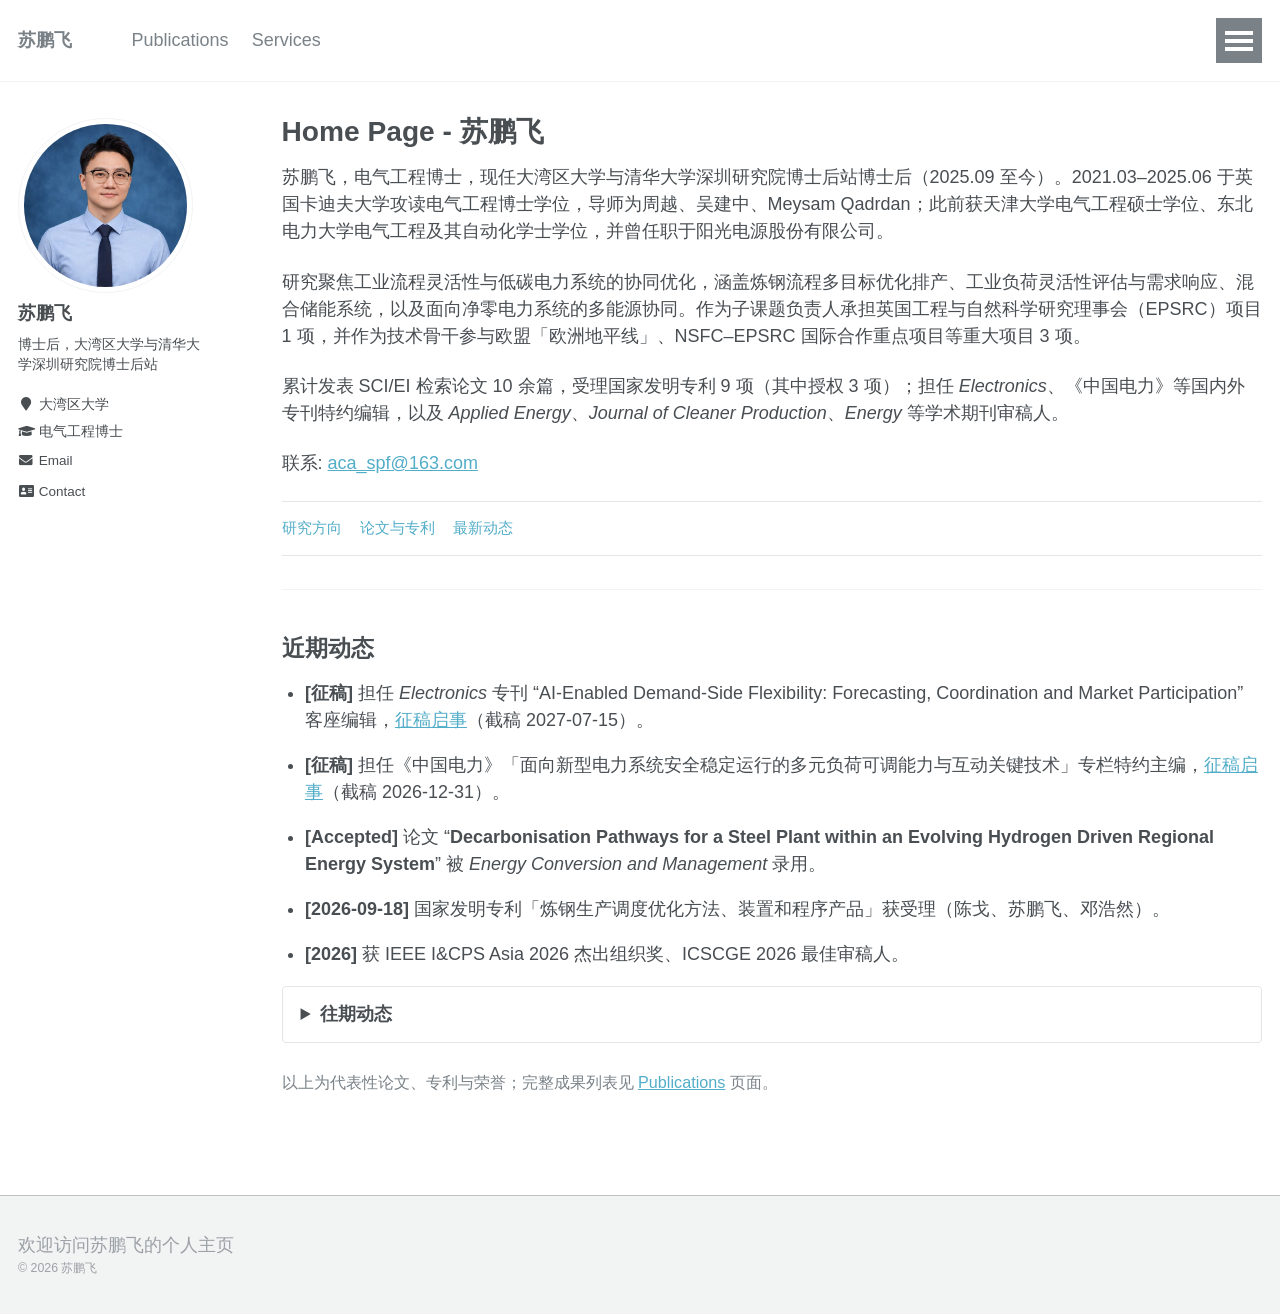
==== index.html @ 876cbe61 "Organise bilingual pages and maintain verified site structure" ====
<!doctype html>
<html lang="zh-CN" class="no-js">
<head>
<meta charset="utf-8">
<link rel="alternate" hreflang="zh-CN" href="https://pengfeisu6.github.io/">
<link rel="alternate" hreflang="en" href="https://pengfeisu6.github.io/en/">
<link rel="alternate" hreflang="x-default" href="https://pengfeisu6.github.io/">
<title>首页 - 苏鹏飞</title>
<meta name="description" content="苏鹏飞，电气工程博士，大湾区大学与清华大学深圳研究院博士后站博士后。研究方向：工业负荷灵活性、炼钢流程优化排产、混合储能与需求响应、多能源系统协同。">
<meta property="og:site_name" content="苏鹏飞">
<meta property="og:title" content="首页 - 苏鹏飞">
<meta property="og:description" content="苏鹏飞，电气工程博士，大湾区大学与清华大学深圳研究院博士后站博士后。研究方向：工业负荷灵活性、炼钢流程优化排产、混合储能与需求响应、多能源系统协同。">
<meta name="viewport" content="width=device-width, initial-scale=1.0">
<meta http-equiv="cleartype" content="on">
<script>document.documentElement.className = document.documentElement.className.replace(/\bno-js\b/g, '') + ' js ';</script>
<link rel="stylesheet" href="assets/css/main.css">
<link rel="stylesheet" href="assets/css/custom.css">
</head>
<body data-home="index.html">
<a class="skip-link" href="#content">跳转到正文</a>
<!-- 结构：masthead（真实页面导航） + #main（sticky sidebar + archive） + page__footer
     内容填充位置：下方 <div class="archive organized-page" id="content" tabindex="-1"> 内部；共享身份字段见 data/profile.js -->
<div class="masthead">
  <div class="masthead__inner-wrap">
    <div class="masthead__menu">
      <nav id="site-nav" class="greedy-nav">
        <button aria-label="导航菜单"><div class="navicon"></div></button>
        <ul class="visible-links">
          <li class="masthead__menu-item masthead__menu-item--lg"><a href="index.html" data-field="name">苏鹏飞</a></li>
          <li class="masthead__menu-item"><a href="publications/index.html">Publications</a></li>
          <li class="masthead__menu-item"><a href="services/index.html">Services</a></li>
          <li class="masthead__menu-item"><a href="research/index.html">Research</a></li>
          <li class="masthead__menu-item"><a href="education/index.html">Education</a></li>
          <li class="masthead__menu-item"><a href="awards/index.html">Awards</a></li>
          <li class="masthead__menu-item"><a href="contact/index.html">Contact</a></li>
          <li class="masthead__menu-item masthead__menu-item--lang"><a class="lang-btn" href="en/index.html" lang="en" hreflang="en" aria-label="切换到英文版" title="切换到英文版"><i class="fas fa-globe" aria-hidden="true"></i><span>EN</span></a></li>
        </ul>
        <ul class="hidden-links hidden">
          <li class="masthead__menu-item nav-clone"><a href="index.html" data-field="name">苏鹏飞</a></li>
          <li class="masthead__menu-item nav-clone"><a href="publications/index.html">Publications</a></li>
          <li class="masthead__menu-item nav-clone"><a href="services/index.html">Services</a></li>
          <li class="masthead__menu-item nav-clone"><a href="research/index.html">Research</a></li>
          <li class="masthead__menu-item nav-clone"><a href="education/index.html">Education</a></li>
          <li class="masthead__menu-item nav-clone"><a href="awards/index.html">Awards</a></li>
          <li class="masthead__menu-item nav-clone"><a href="contact/index.html">Contact</a></li>
          <li class="masthead__menu-item nav-clone masthead__menu-item--lang"><a class="lang-btn" href="en/index.html" lang="en" hreflang="en" aria-label="切换到英文版" title="切换到英文版"><i class="fas fa-globe" aria-hidden="true"></i><span>EN</span></a></li>
        </ul>
      </nav>
    </div>
  </div>
</div>
<div id="main" role="main">
<div class="sidebar sticky">
  <div itemscope itemtype="http://schema.org/Person">
    <div class="author__avatar">
      <img src="assets/images/profile.jpg" class="author__avatar" alt="苏鹏飞个人形象照">
    </div>
    <div class="author__content">
      <h3 class="author__name" data-field="name">苏鹏飞</h3>
      <p class="author__bio" data-field="bio">博士后，大湾区大学与清华大学深圳研究院博士后站</p>
    </div>
    <div class="author__urls-wrapper">
      <button class="btn btn--inverse">Follow</button>
      <ul class="author__urls social-icons">
        <li><i class="fas fa-fw fa-map-marker" aria-hidden="true"></i> 大湾区大学</li>
        <li><i class="fas fa-fw fa-graduation-cap" aria-hidden="true"></i> 电气工程博士</li>
        <li><a href="mailto:aca_spf@163.com" data-href="emailHref"><i class="fas fa-fw fa-envelope" aria-hidden="true"></i> Email</a></li>
        <li><a href="contact/index.html"><i class="fas fa-fw fa-address-card" aria-hidden="true"></i> Contact</a></li>
      </ul>
    </div>
  </div>
</div>
<div class="archive organized-page" id="content" tabindex="-1">
  <h1 class="page__title">Home Page - 苏鹏飞</h1>
  <p>苏鹏飞，电气工程博士，现任大湾区大学与清华大学深圳研究院博士后站博士后（2025.09 至今）。2021.03–2025.06 于英国卡迪夫大学攻读电气工程博士学位，导师为周越、吴建中、Meysam Qadrdan；此前获天津大学电气工程硕士学位、东北电力大学电气工程及其自动化学士学位，并曾任职于阳光电源股份有限公司。</p>
  <p>研究聚焦工业流程灵活性与低碳电力系统的协同优化，涵盖炼钢流程多目标优化排产、工业负荷灵活性评估与需求响应、混合储能系统，以及面向净零电力系统的多能源协同。作为子课题负责人承担英国工程与自然科学研究理事会（EPSRC）项目 1 项，并作为技术骨干参与欧盟「欧洲地平线」、NSFC–EPSRC 国际合作重点项目等重大项目 3 项。</p>
  <p>累计发表 SCI/EI 检索论文 10 余篇，受理国家发明专利 9 项（其中授权 3 项）；担任 <em>Electronics</em>、《中国电力》等国内外专刊特约编辑，以及 <em>Applied Energy</em>、<em>Journal of Cleaner Production</em>、<em>Energy</em> 等学术期刊审稿人。</p>
  <p class="contact-line">联系: <a href="mailto:aca_spf@163.com" data-href="emailHref">aca_spf@163.com</a></p>
  <nav class="section-nav" aria-label="快速访问"><a href="research/index.html">研究方向</a><a href="publications/index.html">论文与专利</a><a href="#news">最新动态</a></nav>
  <hr />
  <h2 id="news">近期动态</h2>
  <ul class="news-list">
    <li><p><strong>[征稿]</strong> 担任 <em>Electronics</em> 专刊 “AI-Enabled Demand-Side Flexibility: Forecasting, Coordination and Market Participation” 客座编辑，<a href="https://www.mdpi.com/journal/electronics/special_issues/10xf9x2i27" target="_blank" rel="noopener">征稿启事</a>（截稿 2027-07-15）。</p></li>
    <li><p><strong>[征稿]</strong> 担任《中国电力》「面向新型电力系统安全稳定运行的多元负荷可调能力与互动关键技术」专栏特约主编，<a href="https://www.electricpower.com.cn/news/368" target="_blank" rel="noopener">征稿启事</a>（截稿 2026-12-31）。</p></li>
    <li><p><strong>[Accepted]</strong> 论文 “<strong>Decarbonisation Pathways for a Steel Plant within an Evolving Hydrogen Driven Regional Energy System</strong>” 被 <em>Energy Conversion and Management</em> 录用。</p></li>
    <li><p><strong>[2026-09-18]</strong> 国家发明专利「炼钢生产调度优化方法、装置和程序产品」获受理（陈戈、苏鹏飞、邓浩然）。</p></li>
    <li><p><strong>[2026]</strong> 获 IEEE I&amp;CPS Asia 2026 杰出组织奖、ICSCGE 2026 最佳审稿人。</p></li>
  </ul>
  <details class="news-archive"><summary>往期动态</summary>
  <ul class="news-list">
    <li><p><strong>[2025-09]</strong> 加入大湾区大学与清华大学深圳研究院博士后站，任博士后。</p></li>
    <li><p><strong>[2025-04]</strong> 论文 “<strong>Cost-Effective Scheduling of a Hydrogen-based Iron and Steel Plant Powered by a Grid-assisted Renewable Energy System</strong>” 发表于 <em>Applied Energy</em>, vol. 384, article 125412。</p></li>
    <li><p><strong>[2024]</strong> 获 Sustainability in Steel SUSTAIN Conference 最佳海报奖。</p></li>
    <li><p><strong>[2023]</strong> 论文 “<strong>Multi-Objective Scheduling of a Steelmaking Plant Integrated with Renewable Energy Sources and Energy Storage Systems</strong>” 发表于 <em>Journal of Cleaner Production</em>, vol. 428, article 139350。</p></li>
    <li><p><strong>[2023-06]</strong> 国家发明专利「光伏逆变器故障检测方法、设备及介质」（CN112731022B）获授权。</p></li>
    <li><p><strong>[2023-05]</strong> 国家发明专利「一种户用微网能量路由器能量管理单元的本地控制方法」（CN110535190B）获授权。</p></li>
    <li><p><strong>[2023-04]</strong> 国家发明专利「光伏逆变器的状态检测方法、装置及计算机可读存储介质」（CN113092900B）获授权。</p></li>
    <li><p><strong>[2023]</strong> 会议论文 “<strong>Demand Response from Steelmaking Process Coordinated with Energy Storage Systems</strong>” 在 IEEE PES ISGT Europe 作口头报告。</p></li>
    <li><p><strong>[2023]</strong> 会议论文 “<strong>Optimal Scheduling of Steelmaking Process Considering Multiple Electricity Bill Components</strong>” 在 IEEE EI² 作口头报告。</p></li>
    <li><p><strong>[2021-03]</strong> 赴英国卡迪夫大学攻读电气工程博士学位，获国家留学基金委公派留学奖学金。</p></li>
  </ul>
  </details>
  <p class="page-note">以上为代表性论文、专利与荣誉；完整成果列表见 <a href="publications/index.html">Publications</a> 页面。</p>
</div>
</div>
<div class="page__footer">
  <footer>
    <a href="index.html" data-href="home" data-field="footerText">欢迎访问苏鹏飞的个人主页</a>
    <div class="page__footer-copyright" data-field="copyrightText">&copy; 2026 苏鹏飞</div>
  </footer>
</div>
<script src="data/profile.js"></script>
<script src="assets/js/site.js"></script>
<script src="assets/js/main.min.js"></script>
</body>
</html>
---- assets/css/main.css ----
a:focus{outline:thin dotted #f89406;outline:5px auto #f89406;outline-offset:-2px}*,*:before,*:after{-moz-box-sizing:border-box;-webkit-box-sizing:border-box;box-sizing:border-box}html{box-sizing:border-box;background-color:#fff;font-size:16px;-webkit-text-size-adjust:100%;-ms-text-size-adjust:100%}@media (min-width: 48em){html{font-size:18px}}body{margin:0}::-moz-selection{color:#fff;background:#000}::selection{color:#fff;background:#000}article,aside,details,figcaption,figure,footer,header,hgroup,main,nav,section{display:block}audio,canvas,video{display:inline-block;*display:inline;*zoom:1}audio:not([controls]){display:none}a{color:#52adc8}a:hover,a:active{outline:0}sub,sup{position:relative;font-size:75%;line-height:0;vertical-align:baseline}sup{top:-0.5em}sub{bottom:-0.25em}img{max-width:100%;width:auto\9;height:auto;vertical-align:middle;border:0;-ms-interpolation-mode:bicubic}#map_canvas img,.google-maps img{max-width:none}button,input,select,textarea{margin:0;font-size:100%;vertical-align:middle}button,input{*overflow:visible;line-height:normal}button::-moz-focus-inner,input::-moz-focus-inner{padding:0;border:0}button,html input[type="button"],input[type="reset"],input[type="submit"]{-webkit-appearance:button;cursor:pointer}label,select,button,input[type="button"],input[type="reset"],input[type="submit"],input[type="radio"],input[type="checkbox"]{cursor:pointer}input[type="search"]{box-sizing:content-box;-webkit-appearance:textfield}input[type="search"]::-webkit-search-decoration,input[type="search"]::-webkit-search-cancel-button{-webkit-appearance:none}textarea{overflow:auto;vertical-align:top}html{position:relative;min-height:100%}body{margin:0;padding:0;padding-bottom:9em;color:#494e52;font-family:-apple-system,".SFNSText-Regular","San Francisco","Roboto","Segoe UI","Helvetica Neue","Lucida Grande",Arial,sans-serif;line-height:1.5}body.overflow--hidden{overflow:hidden}h1,h2,h3,h4,h5,h6{margin:2em 0 0.5em;line-height:1.2;font-family:-apple-system,".SFNSText-Regular","San Francisco","Roboto","Segoe UI","Helvetica Neue","Lucida Grande",Arial,sans-serif;font-weight:bold}h1{margin-top:0;font-size:1.563em}h2{font-size:1.25em}h3{font-size:1em}h4{font-size:.75em}h5{font-size:.75em}h6{font-size:.75em}small,.small{font-size:.75em}p{margin-bottom:1.3em}u,ins{text-decoration:none;border-bottom:1px solid #494e52}u a,ins a{color:inherit}del a{color:inherit}p,pre,blockquote,ul,ol,dl,figure,table,fieldset{orphans:3;widows:3}abbr[title],abbr[data-original-title]{text-decoration:none;cursor:help;border-bottom:1px dotted #494e52}blockquote{margin:2em 1em 2em 0;padding-left:1em;padding-right:1em;font-style:italic;border-left:0.25em solid #7a8288}blockquote cite{font-style:italic}blockquote cite:before{content:"\2014";padding-right:5px}a:hover,a:active{outline:0}tt,code,kbd,samp,pre{font-family:Monaco,Consolas,"Lucida Console",monospace}pre{overflow-x:auto}p>code,a>code,li>code,figcaption>code,td>code{padding-top:0.1rem;padding-bottom:0.1rem;font-size:.75em;background:#fafafa;border:1px solid #f2f3f3;border-radius:4px;box-shadow:0 1px 1px rgba(0,0,0,0.125)}p>code:before,p>code:after,a>code:before,a>code:after,li>code:before,li>code:after,figcaption>code:before,figcaption>code:after,td>code:before,td>code:after{letter-spacing:-0.2em;content:"\00a0"}hr{display:block;margin:1em 0;border:0;border-top:1px solid #f2f3f3}ul li,ol li{margin-bottom:0.5em}li ul,li ol{margin-top:0.5em}figure{display:-webkit-box;display:flex;-webkit-box-pack:justify;justify-content:space-between;-webkit-box-align:start;align-items:flex-start;flex-wrap:wrap;margin:2em 0}figure img,figure iframe,figure .fluid-width-video-wrapper{margin-bottom:1em}figure img{width:100%;border-radius:4px;-webkit-transition:all 0.2s ease-in-out;transition:all 0.2s ease-in-out}figure>a{display:block}@media (min-width: 37.5em){figure.half>a,figure.half>img{width:calc(50% - 0.5em)}}figure.half figcaption{width:100%}@media (min-width: 37.5em){figure.third>a,figure.third>img{width:calc(33.3333% - 0.5em)}}figure.third figcaption{width:100%}figcaption{margin-bottom:0.5em;color:#777a7d;font-family:Georgia,Times,serif;font-size:.75em}figcaption a{color:inherit;text-decoration:none;border-bottom:1px solid #bdc1c4;-webkit-transition:all 0.2s ease-in-out;transition:all 0.2s ease-in-out}figcaption a:hover{color:#000;border-bottom-color:#000}svg:not(:root){overflow:hidden}nav ul{margin:0;padding:0}nav li{list-style:none}nav a{text-decoration:none}nav ul li,nav ol li{margin-bottom:0}nav li ul,nav li ol{margin-top:0}b,i,strong,em,blockquote,p,q,span,figure,img,h1,h2,header,input,a,tr,td,form button,input[type="submit"],.btn,#goog-wm-sb,.highlight,.archive__item-teaser{-webkit-transition:all 0.2s ease-in-out;transition:all 0.2s ease-in-out}.hidden{display:none;visibility:hidden}.load{display:none}.transparent{opacity:0}.visually-hidden,.screen-reader-text,.screen-reader-text span,.screen-reader-shortcut{position:absolute !important;clip:rect(1px, 1px, 1px, 1px);height:1px !important;width:1px !important;border:0 !important;overflow:hidden}body:hover .visually-hidden a,body:hover .visually-hidden input,body:hover .visually-hidden button{display:none !important}.screen-reader-text:focus,.screen-reader-shortcut:focus{clip:auto !important;height:auto !important;width:auto !important;display:block;font-size:1em;font-weight:bold;padding:15px 23px 14px;background:#fff;z-index:100000;text-decoration:none;box-shadow:0 0 2px 2px rgba(0,0,0,0.6)}.skip-link{position:fixed;z-index:20;margin:0;font-family:-apple-system,".SFNSText-Regular","San Francisco","Roboto","Segoe UI","Helvetica Neue","Lucida Grande",Arial,sans-serif;white-space:nowrap}.skip-link li{height:0;width:0;list-style:none}.text-left{text-align:left}.text-center{text-align:center}.text-right{text-align:right}.text-justify{text-align:justify}.text-nowrap{white-space:nowrap}.cf{clear:both}.wrapper{max-width:925px;margin-left:auto;margin-right:auto}.wrapper:after{content:" ";display:block;clear:both}.align-left{display:block;margin-left:auto;margin-right:auto}@media (min-width: 37.5em){.align-left{float:left;margin-right:1em}}.align-right{display:block;margin-left:auto;margin-right:auto}@media (min-width: 37.5em){.align-right{float:right;margin-left:1em}}.align-center{display:block;margin-left:auto;margin-right:auto}@media (min-width: 57.8125em){.full{margin-right:-19.4915254237% !important}}.icon{display:inline-block;fill:currentColor;width:1em;height:1.1em;line-height:1;position:relative;top:-0.1em;vertical-align:middle}.social-icons .fa{color:#000}.social-icons .fa-behance,.social-icons .fa-behance-square{color:#1769FF}.social-icons .fa-dribbble{color:#ea4c89}.social-icons .fa-facebook,.social-icons .fa-facebook-square{color:#3b5998}.social-icons .fa-flickr{color:#ff0084}.social-icons .fa-foursquare{color:#0072b1}.social-icons .fa-github,.social-icons .fa-github-alt,.social-icons .fa-github-square{color:#171516}.social-icons .fa-google-plus,.social-icons .fa-google-plus-square{color:#dd4b39}.social-icons .fa-instagram{color:#517fa4}.social-icons .fa-lastfm,.social-icons .fa-lastfm-square{color:#d51007}.social-icons .fa-linkedin,.social-icons .fa-linkedin-square{color:#007bb6}.social-icons .fa-pinterest,.social-icons .fa-pinterest-p,.social-icons .fa-pinterest-square{color:#cb2027}.social-icons .fa-rss,.social-icons .fa-rss-square{color:#fa9b39}.social-icons .fa-soundcloud{color:#f30}.social-icons .fa-stack-exchange,.social-icons .fa-stack-overflow{color:#fe7a15}.social-icons .fa-tumblr,.social-icons .fa-tumblr-square{color:#32506d}.social-icons .fa-twitter,.social-icons .fa-twitter-square{color:#55acee}.social-icons .fa-vimeo,.social-icons .fa-vimeo-square{color:#1ab7ea}.social-icons .fa-vine{color:#00bf8f}.social-icons .fa-youtube,.social-icons .fa-youtube-square,.social-icons .fa-youtube-play{color:#b00}.social-icons .fa-xing,.social-icons .fa-xing-square{color:#006567}.navicon{position:relative;width:28px;height:4px;background:#fff;margin:auto;-webkit-transition:0.3s;transition:0.3s}.navicon:before,.navicon:after{content:"";position:absolute;left:0;width:28px;height:4px;background:#fff;-webkit-transition:0.3s;transition:0.3s}.navicon:before{top:-8px}.navicon:after{bottom:-8px}.close .navicon{background:transparent}.close .navicon:before,.close .navicon:after{-webkit-transform-origin:50% 50%;-ms-transform-origin:50% 50%;transform-origin:50% 50%;top:0;width:28px}.close .navicon:before{-webkit-transform:rotate3d(0, 0, 1, 45deg);transform:rotate3d(0, 0, 1, 45deg)}.close .navicon:after{-webkit-transform:rotate3d(0, 0, 1, -45deg);transform:rotate3d(0, 0, 1, -45deg)}@media (min-width: 57.8125em){.sticky{clear:both;position:-webkit-sticky;position:sticky;top:2em}.sticky::after{clear:both;content:"";display:table}.sticky>*{display:block}}.well{min-height:20px;padding:19px;margin-bottom:20px;background-color:#f5f5f5;border:1px solid #e3e3e3;border-radius:4px;box-shadow:inset 0 1px 1px rgba(0,0,0,0.05)}.show-modal{overflow:hidden;position:relative}.show-modal:before{position:absolute;content:"";top:0;left:0;width:100%;height:100%;z-index:999;background-color:rgba(255,255,255,0.85)}.show-modal .modal{display:block}.modal{display:none;position:fixed;width:300px;top:50%;left:50%;margin-left:-150px;margin-top:-150px;min-height:0;z-index:9999;background:#fff;border:1px solid #f2f3f3;border-radius:4px;box-shadow:0 1px 1px rgba(0,0,0,0.125)}.modal__title{margin:0;padding:0.5em 1em}.modal__supporting-text{padding:0 1em 0.5em 1em}.modal__actions{padding:0.5em 1em;border-top:1px solid #f2f3f3}.footnote{color:#9ba1a6;text-decoration:none}.footnotes{color:#9ba1a6}.footnotes ol,.footnotes li,.footnotes p{margin-bottom:0;font-size:.75em}a.reversefootnote{color:#7a8288;text-decoration:none}a.reversefootnote:hover{text-decoration:underline}.required{color:#ee5f5b;font-weight:bold}@-webkit-keyframes intro{0%{opacity:0}100%{opacity:1}}@keyframes intro{0%{opacity:0}100%{opacity:1}}table{margin-bottom:1em;width:100%;font-family:-apple-system,".SFNSText-Regular","San Francisco","Roboto","Segoe UI","Helvetica Neue","Lucida Grande",Arial,sans-serif;font-size:.75em;border-collapse:collapse;border:1px solid #bdc1c4}table+table{margin-top:1em}thead{background-color:#f2f3f3;border-bottom:1px solid #bdc1c4}th{padding:0.5em;font-weight:bold;text-align:left;border-right:1px solid #bdc1c4}td{padding:0.5em;border-bottom:1px solid #bdc1c4;border-right:1px solid #bdc1c4}tr,td,th{vertical-align:middle}.btn,#goog-wm-sb{display:inline-block;margin-bottom:0.25em;padding:0.5em 1em;color:#fff !important;font-family:-apple-system,".SFNSText-Regular","San Francisco","Roboto","Segoe UI","Helvetica Neue","Lucida Grande",Arial,sans-serif;font-size:.75em;font-weight:bold;text-align:center;text-decoration:none;background-color:#7a8288;border:0 !important;border-radius:4px;cursor:pointer}.btn:hover,#goog-wm-sb:hover{background-color:#333}.btn .icon,#goog-wm-sb .icon{margin-right:0.5em}.btn .icon+.hidden,#goog-wm-sb .icon+.hidden{margin-left:-0.5em}.btn--block{display:block;width:100%}.btn--block+.btn--block{margin-top:0.25em}.btn--inverse{color:#7a8288 !important;border:1px solid #bdc1c4 !important;background-color:#fff}.btn--inverse:hover{color:#fff !important;border-color:#7a8288}.btn--light-outline{border:1px solid #fff !important;background-color:transparent}.btn--info{background-color:#52adc8}.btn--info:hover{background-color:#428aa0}.btn--warning{background-color:#f89406}.btn--warning:hover{background-color:#c67605}.btn--success{background-color:#62c462}.btn--success:hover{background-color:#4e9d4e}.btn--danger{background-color:#ee5f5b}.btn--danger:hover{background-color:#be4c49}.btn--disabled{pointer-events:none;cursor:not-allowed;filter:alpha(opacity=65);box-shadow:none;opacity:0.65}.btn--facebook{background-color:#3b5998}.btn--facebook:hover{background-color:#2f477a}.btn--twitter{background-color:#55acee}.btn--twitter:hover{background-color:#448abe}.btn--google-plus{background-color:#dd4b39}.btn--google-plus:hover{background-color:#b13c2e}.btn--linkedin{background-color:#007bb6}.btn--linkedin:hover{background-color:#006292}.btn--x-large{font-size:1.25em}.btn--large{font-size:1em}.btn--small{font-size:.6875em}.notice{margin:2em 0 !important;padding:1em;font-family:-apple-system,".SFNSText-Regular","San Francisco","Roboto","Segoe UI","Helvetica Neue","Lucida Grande",Arial,sans-serif;font-size:.75em !important;text-indent:initial;background-color:#f8f9f9;border-radius:4px;box-shadow:0 1px 1px rgba(189,193,196,0.25)}.notice h4{margin-top:0 !important;margin-bottom:0.75em}.page__content .notice h4{margin-bottom:0;font-size:1em}.notice p:last-child{margin-bottom:0 !important}.notice h4+p{margin-top:0;padding-top:0}.notice a{color:#bdc1c4}.notice a:hover{color:#717476}.notice code{background-color:#fcfcfc}.notice ul:last-child{margin-bottom:0}.notice--primary{margin:2em 0 !important;padding:1em;font-family:-apple-system,".SFNSText-Regular","San Francisco","Roboto","Segoe UI","Helvetica Neue","Lucida Grande",Arial,sans-serif;font-size:.75em !important;text-indent:initial;background-color:#f2f3f3;border-radius:4px;box-shadow:0 1px 1px rgba(122,130,136,0.25)}.notice--primary h4{margin-top:0 !important;margin-bottom:0.75em}.page__content .notice--primary h4{margin-bottom:0;font-size:1em}.notice--primary p:last-child{margin-bottom:0 !important}.notice--primary h4+p{margin-top:0;padding-top:0}.notice--primary a{color:#7a8288}.notice--primary a:hover{color:#494e52}.notice--primary code{background-color:#f8f9f9}.notice--primary ul:last-child{margin-bottom:0}.notice--info{margin:2em 0 !important;padding:1em;font-family:-apple-system,".SFNSText-Regular","San Francisco","Roboto","Segoe UI","Helvetica Neue","Lucida Grande",Arial,sans-serif;font-size:.75em !important;text-indent:initial;background-color:#eef7fa;border-radius:4px;box-shadow:0 1px 1px rgba(82,173,200,0.25)}.notice--info h4{margin-top:0 !important;margin-bottom:0.75em}.page__content .notice--info h4{margin-bottom:0;font-size:1em}.notice--info p:last-child{margin-bottom:0 !important}.notice--info h4+p{margin-top:0;padding-top:0}.notice--info a{color:#52adc8}.notice--info a:hover{color:#316878}.notice--info code{background-color:#f6fbfc}.notice--info ul:last-child{margin-bottom:0}.notice--warning{margin:2em 0 !important;padding:1em;font-family:-apple-system,".SFNSText-Regular","San Francisco","Roboto","Segoe UI","Helvetica Neue","Lucida Grande",Arial,sans-serif;font-size:.75em !important;text-indent:initial;background-color:#fef4e6;border-radius:4px;box-shadow:0 1px 1px rgba(248,148,6,0.25)}.notice--warning h4{margin-top:0 !important;margin-bottom:0.75em}.page__content .notice--warning h4{margin-bottom:0;font-size:1em}.notice--warning p:last-child{margin-bottom:0 !important}.notice--warning h4+p{margin-top:0;padding-top:0}.notice--warning a{color:#f89406}.notice--warning a:hover{color:#955904}.notice--warning code{background-color:#fffaf3}.notice--warning ul:last-child{margin-bottom:0}.notice--success{margin:2em 0 !important;padding:1em;font-family:-apple-system,".SFNSText-Regular","San Francisco","Roboto","Segoe UI","Helvetica Neue","Lucida Grande",Arial,sans-serif;font-size:.75em !important;text-indent:initial;background-color:#eff9ef;border-radius:4px;box-shadow:0 1px 1px rgba(98,196,98,0.25)}.notice--success h4{margin-top:0 !important;margin-bottom:0.75em}.page__content .notice--success h4{margin-bottom:0;font-size:1em}.notice--success p:last-child{margin-bottom:0 !important}.notice--success h4+p{margin-top:0;padding-top:0}.notice--success a{color:#62c462}.notice--success a:hover{color:#3b763b}.notice--success code{background-color:#f7fcf7}.notice--success ul:last-child{margin-bottom:0}.notice--danger{margin:2em 0 !important;padding:1em;font-family:-apple-system,".SFNSText-Regular","San Francisco","Roboto","Segoe UI","Helvetica Neue","Lucida Grande",Arial,sans-serif;font-size:.75em !important;text-indent:initial;background-color:#fdefef;border-radius:4px;box-shadow:0 1px 1px rgba(238,95,91,0.25)}.notice--danger h4{margin-top:0 !important;margin-bottom:0.75em}.page__content .notice--danger h4{margin-bottom:0;font-size:1em}.notice--danger p:last-child{margin-bottom:0 !important}.notice--danger h4+p{margin-top:0;padding-top:0}.notice--danger a{color:#ee5f5b}.notice--danger a:hover{color:#8f3937}.notice--danger code{background-color:#fef7f7}.notice--danger ul:last-child{margin-bottom:0}.masthead{position:relative;border-bottom:1px solid #f2f3f3;-webkit-animation:intro 0.3s both;animation:intro 0.3s both;-webkit-animation-delay:0.15s;animation-delay:0.15s;z-index:20}.masthead__inner-wrap{max-width:925px;margin-left:auto;margin-right:auto;clear:both;padding:1em 1em 1em;font-family:-apple-system,".SFNSText-Regular","San Francisco","Roboto","Segoe UI","Helvetica Neue","Lucida Grande",Arial,sans-serif}.masthead__inner-wrap:after{content:" ";display:block;clear:both}.masthead__inner-wrap::after{clear:both;content:"";display:table}@media (min-width: 80em){.masthead__inner-wrap{max-width:1280px}}.masthead__inner-wrap nav{z-index:10}.masthead__inner-wrap a{text-decoration:none}.masthead__menu ul{margin:0;padding:0;clear:both;list-style-type:none}.masthead__menu-item{display:block;list-style-type:none;white-space:nowrap}.masthead__menu-item--lg{padding-right:2em;font-weight:700}.breadcrumbs{max-width:925px;margin-left:auto;margin-right:auto;clear:both;margin-top:0;margin-bottom:0;padding-left:2em;padding-right:2em;font-family:-apple-system,".SFNSText-Regular","San Francisco","Roboto","Segoe UI","Helvetica Neue","Lucida Grande",Arial,sans-serif;-webkit-animation:intro 0.3s both;animation:intro 0.3s both;-webkit-animation-delay:0.30s;animation-delay:0.30s}.breadcrumbs:after{content:" ";display:block;clear:both}.breadcrumbs::after{clear:both;content:"";display:table}@media (min-width: 57.8125em){.breadcrumbs{padding-left:1em;padding-right:1em}}@media (min-width: 80em){.breadcrumbs{max-width:1280px}}.breadcrumbs ol{padding:0;list-style:none;font-size:.75em}@media (min-width: 57.8125em){.breadcrumbs ol{width:83.0508474576%;float:right;margin-right:0}}@media (min-width: 80em){.breadcrumbs ol{padding-left:4.2372881356%}}.breadcrumbs li{display:inline}.breadcrumbs .current{font-weight:bold}.pagination{clear:both;width:100%;float:left;margin-left:0;margin-right:0;clear:both;margin-top:1em;padding-top:1em}.pagination::after{clear:both;content:"";display:table}.pagination ul{margin:0;padding:0;list-style-type:none;font-family:-apple-system,".SFNSText-Regular","San Francisco","Roboto","Segoe UI","Helvetica Neue","Lucida Grande",Arial,sans-serif}.pagination li{display:block;float:left;margin-left:-1px}.pagination li a{margin-bottom:0.25em;padding:0.5em 1em;font-family:-apple-system,".SFNSText-Regular","San Francisco","Roboto","Segoe UI","Helvetica Neue","Lucida Grande",Arial,sans-serif;font-size:14px;font-weight:bold;line-height:1.5;text-align:center;text-decoration:none;color:#9ba1a6;border:1px solid #bdc1c4;border-radius:0}.pagination li a:hover{color:#3e8296}.pagination li a.current{color:#fff;background:#7a8288}.pagination li a.disabled{color:#dee0e1;pointer-events:none;cursor:not-allowed}.pagination li:first-child{margin-left:0}.pagination li:first-child a{border-top-left-radius:4px;border-bottom-left-radius:4px}.pagination li:last-child a{border-top-right-radius:4px;border-bottom-right-radius:4px}.pagination--pager{display:block;padding:1em 2em;float:left;width:50%;font-family:-apple-system,".SFNSText-Regular","San Francisco","Roboto","Segoe UI","Helvetica Neue","Lucida Grande",Arial,sans-serif;font-size:1em;font-weight:bold;text-align:center;text-decoration:none;color:#bdc1c4;border:1px solid #bdc1c4;border-radius:4px}.pagination--pager:hover{color:#3e8296}.pagination--pager:first-child{border-top-right-radius:0;border-bottom-right-radius:0}.pagination--pager:last-child{margin-left:-1px;border-top-left-radius:0;border-bottom-left-radius:0}.pagination--pager.disabled{color:#dee0e1;pointer-events:none;cursor:not-allowed}.page__content+.pagination,.page__meta+.pagination,.comment__date+.pagination,.page__share+.pagination,.page__comments+.pagination{margin-top:2em;padding-top:2em;border-top:1px solid #f2f3f3}.greedy-nav{position:relative;min-width:250px;background:#fff}.greedy-nav a{display:block;margin:0 1rem;padding:0.5rem 0;color:#7a8288;text-decoration:none}.greedy-nav a:hover{color:#5c6266}.greedy-nav button{position:absolute;height:100%;right:0;padding:0 0.5rem;border:0;outline:none;background-color:#7a8288;color:#fff;cursor:pointer}.greedy-nav .visible-links{display:table}.greedy-nav .visible-links li{display:table-cell;vertical-align:middle}.greedy-nav .visible-links li:first-child{font-weight:bold}.greedy-nav .visible-links li:first-child a{margin-left:0}.greedy-nav .visible-links li:last-child a{margin-right:0}.greedy-nav .visible-links a{position:relative}.greedy-nav .visible-links a:before{content:"";position:absolute;left:0;bottom:0;height:4px;background:#bdc1c4;width:100%;-webkit-transition:all 0.2s ease-in-out;transition:all 0.2s ease-in-out;-webkit-transform:scaleX(0);-ms-transform:scaleX(0);transform:scaleX(0)}.greedy-nav .visible-links a:hover:before{-webkit-transform:scaleX(1);-ms-transform:scaleX(1);transform:scaleX(1)}.greedy-nav .hidden-links{position:absolute;top:100%;right:0;margin-top:15px;padding:5px;border:1px solid #f2f3f3;border-radius:4px;background:#fff;box-shadow:0 0 10px rgba(0,0,0,0.25)}.greedy-nav .hidden-links a{margin:0;padding:10px 20px;font-size:1em}.greedy-nav .hidden-links a:hover{color:#5c6266;background:#dee0e1}.greedy-nav .hidden-links:before{content:"";position:absolute;top:-11px;right:10px;width:0;border-style:solid;border-width:0 10px 10px;border-color:#f2f3f3 transparent;display:block;z-index:0}.greedy-nav .hidden-links:after{content:"";position:absolute;top:-10px;right:10px;width:0;border-style:solid;border-width:0 10px 10px;border-color:#fff transparent;display:block;z-index:1}.greedy-nav .hidden-links li{display:block;border-bottom:1px solid #f2f3f3}.greedy-nav .hidden-links li:last-child{border-bottom:none}.nav__list{font-size:1.25rem}.nav__list ul{margin-bottom:1em}.nav__list a{display:block;padding:0.125em 0;color:inherit}.nav__list a:hover{text-decoration:underline}.nav__list .active{margin-left:-0.5em;padding-left:0.5em;padding-right:0.5em;color:#fff;font-weight:bold;background:#7a8288;border-radius:4px}.nav__list .active:hover{color:#fff}.nav__title{margin:0;padding:0.5rem 1rem;font-family:-apple-system,".SFNSText-Regular","San Francisco","Roboto","Segoe UI","Helvetica Neue","Lucida Grande",Arial,sans-serif;font-size:1em;font-weight:bold}.nav__sub-title{display:block;margin:0.5rem 0;padding:0.5rem 0;font-family:-apple-system,".SFNSText-Regular","San Francisco","Roboto","Segoe UI","Helvetica Neue","Lucida Grande",Arial,sans-serif;font-size:.75em;font-weight:bold;text-transform:uppercase;border-bottom:1px solid #f2f3f3}.toc{font-family:-apple-system,".SFNSText-Regular","San Francisco","Roboto","Segoe UI","Helvetica Neue","Lucida Grande",Arial,sans-serif;color:#7a8288;text-transform:uppercase;letter-spacing:1px;background-color:#fff;border:1px solid #f2f3f3;border-radius:4px;box-shadow:0 1px 1px rgba(0,0,0,0.125)}.toc .nav__title{color:#fff;font-size:.75em;background:#7a8288;border-top-left-radius:4px;border-top-right-radius:4px}.toc__menu{margin:0;padding:0;width:100%;list-style:none;font-size:0.8rem}.toc__menu a{display:block;padding:0.5rem 1rem;color:#7a8288;font-size:.6875em;font-weight:bold;line-height:1.5;border-bottom:1px solid #f2f3f3}.toc__menu a:hover{color:#000;background:#f2f3f3}.toc__menu>li:last-child a{border-bottom:none}.toc__menu li ul>li a{padding-left:2rem;font-weight:normal}.toc__menu li>ul li{display:none}@media (min-width: 48em){.toc__menu li>ul li{display:block}}.page__footer{clear:both;float:left;margin-left:0;margin-right:0;width:100%;clear:both;position:absolute;bottom:0em;height:auto;margin-top:3em;color:#9ba1a6;-webkit-animation:intro 0.3s both;animation:intro 0.3s both;-webkit-animation-delay:0.45s;animation-delay:0.45s;background-color:#f2f3f3;border-top:1px solid #bdc1c4}.page__footer::after{clear:both;content:"";display:table}.page__footer footer{clear:both;margin-left:auto;margin-right:auto;margin-top:2em;max-width:100%;padding:0 1em 2em}.page__footer footer::after{clear:both;content:"";display:table}@media (min-width: 80em){.page__footer footer{max-width:1280px}}.page__footer a{color:inherit;text-decoration:none}.page__footer a:hover{text-decoration:underline}.page__footer .fas,.page__footer .fab,.page__footer .far,.page__footer .fal{color:#9ba1a6}.page__footer-copyright{font-family:-apple-system,".SFNSText-Regular","San Francisco","Roboto","Segoe UI","Helvetica Neue","Lucida Grande",Arial,sans-serif;font-size:.6875em}.page__footer-follow ul{margin:0;padding:0;list-style-type:none}.page__footer-follow li{display:inline-block;padding-top:5px;padding-bottom:5px;font-family:-apple-system,".SFNSText-Regular","San Francisco","Roboto","Segoe UI","Helvetica Neue","Lucida Grande",Arial,sans-serif;font-size:.75em;text-transform:uppercase}.page__footer-follow li+li:before{content:"";padding-right:5px}.page__footer-follow a{padding-right:10px;font-weight:bold}.page__footer-follow .social-icons a{white-space:nowrap}div.highlighter-rouge,figure.highlight{position:relative;margin-bottom:1em;padding:1em;border:1px solid #f2f3f3;border-radius:4px;background-color:#fafafa;box-shadow:0 1px 1px rgba(0,0,0,0.125)}div.highlighter-rouge:before,figure.highlight:before{position:absolute;top:0;right:0;padding:0.5em;background-color:#f2f3f3;content:"\f121";font-family:"fontawesome" !important;font-size:.75em;line-height:1;text-transform:none;speak:none}div.highlighter-rouge .highlight,figure.highlight .highlight{margin:0;font-family:Monaco,Consolas,"Lucida Console",monospace;font-size:.6875em;line-height:1.8}.highlight table td{padding:5px}.highlight table pre{margin:0}.highlight .c{color:#93a1a1}.highlight .err{color:#586e75}.highlight .g{color:#586e75}.highlight .k{color:#859900}.highlight .l{color:#586e75}.highlight .n{color:#586e75}.highlight .o{color:#859900}.highlight .x{color:#cb4b16}.highlight .p{color:#586e75}.highlight .cm{color:#93a1a1}.highlight .cp{color:#859900}.highlight .c1{color:#93a1a1}.highlight .cs{color:#859900}.highlight .gd{color:#2aa198}.highlight .ge{color:#586e75;font-style:italic}.highlight .gr{color:#dc322f}.highlight .gh{color:#cb4b16}.highlight .gi{color:#859900}.highlight .go{color:#586e75}.highlight .gp{color:#586e75}.highlight .gs{color:#586e75;font-weight:bold}.highlight .gu{color:#cb4b16}.highlight .gt{color:#586e75}.highlight .kc{color:#cb4b16}.highlight .kd{color:#22b3eb}.highlight .kn{color:#859900}.highlight .kp{color:#859900}.highlight .kr{color:#22b3eb}.highlight .kt{color:#dc322f}.highlight .ld{color:#586e75}.highlight .m{color:#2aa198}.highlight .s{color:#2aa198}.highlight .na{color:#586e75}.highlight .nb{color:#B58900}.highlight .nc{color:#22b3eb}.highlight .no{color:#cb4b16}.highlight .nd{color:#22b3eb}.highlight .ni{color:#cb4b16}.highlight .ne{color:#cb4b16}.highlight .nf{color:#22b3eb}.highlight .nl{color:#586e75}.highlight .nn{color:#586e75}.highlight .nx{color:#586e75}.highlight .py{color:#586e75}.highlight .nt{color:#22b3eb}.highlight .nv{color:#22b3eb}.highlight .ow{color:#859900}.highlight .w{color:#586e75}.highlight .mf{color:#2aa198}.highlight .mh{color:#2aa198}.highlight .mi{color:#2aa198}.highlight .mo{color:#2aa198}.highlight .sb{color:#93a1a1}.highlight .sc{color:#2aa198}.highlight .sd{color:#586e75}.highlight .s2{color:#2aa198}.highlight .se{color:#cb4b16}.highlight .sh{color:#586e75}.highlight .si{color:#2aa198}.highlight .sx{color:#2aa198}.highlight .sr{color:#dc322f}.highlight .s1{color:#2aa198}.highlight .ss{color:#2aa198}.highlight .bp{color:#22b3eb}.highlight .vc{color:#22b3eb}.highlight .vg{color:#22b3eb}.highlight .vi{color:#22b3eb}.highlight .il{color:#2aa198}form{margin:0 0 5px 0}form fieldset{margin-bottom:5px;padding:0;border-width:0}form legend{display:block;width:100%;margin-bottom:10px;*margin-left:-7px;padding:0;color:#494e52;border:0;border-bottom:1px solid #ccc;white-space:normal}form p{margin-bottom:5px / 2}form ul{list-style-type:none;margin:0 0 5px 0;padding:0}form br{display:none}label,input,button,select,textarea{vertical-align:baseline;*vertical-align:middle}input,button,select,textarea{box-sizing:border-box;font-family:-apple-system,".SFNSText-Regular","San Francisco","Roboto","Segoe UI","Helvetica Neue","Lucida Grande",Arial,sans-serif}label{display:block;margin-bottom:0.25em;color:#494e52;cursor:pointer}label small{font-size:.75em}label input,label textarea,label select{display:block}input,textarea,select{display:inline-block;width:100%;padding:0.25em;margin-bottom:0.5em;color:#494e52;background-color:#fff;border:1px solid #ccc;border-radius:4px;box-shadow:0 1px 1px rgba(0,0,0,0.125)}input:hover,textarea:hover,select:hover{border-color:#bdc1c4}.input-mini{width:60px}.input-small{width:90px}input[type="image"],input[type="checkbox"],input[type="radio"]{width:auto;height:auto;padding:0;margin:3px 0;*margin-top:0;line-height:normal;cursor:pointer;border-radius:0;border:0 \9}input[type="checkbox"],input[type="radio"]{box-sizing:border-box;padding:0;*width:13px;*height:13px}input[type="image"]{border:0;box-shadow:none}input[type="file"]{width:auto;padding:initial;line-height:initial;border:initial;background-color:transparent;background-color:initial;box-shadow:none}input[type="button"],input[type="reset"],input[type="submit"]{width:auto;height:auto;cursor:pointer;*overflow:visible}select,input[type="file"]{*margin-top:4px}select{width:auto;background-color:#fff}select[multiple],select[size]{height:auto}textarea{resize:vertical;height:auto;overflow:auto;vertical-align:top}input[type="hidden"]{display:none}.form{position:relative}.radio,.checkbox{padding-left:18px;font-weight:normal}.radio input[type="radio"],.checkbox input[type="checkbox"]{float:left;margin-left:-18px}.radio.inline,.checkbox.inline{display:inline-block;padding-top:5px;margin-bottom:0;vertical-align:middle}.radio.inline+.radio.inline,.checkbox.inline+.checkbox.inline{margin-left:10px}input[disabled],select[disabled],textarea[disabled],input[readonly],select[readonly],textarea[readonly]{opacity:0.5;cursor:not-allowed}input:focus,textarea:focus{border-color:#7a8288;outline:0;outline:thin dotted \9}input[type="file"]:focus,input[type="radio"]:focus,input[type="checkbox"]:focus,select:focus{box-shadow:none}.help-block,.help-inline{color:#52adc8}.help-block{display:block;margin-bottom:1em;line-height:1em}.help-inline{display:inline-block;vertical-align:middle;padding-left:5px}.form-inline input,.form-inline textarea,.form-inline select{display:inline-block;margin-bottom:0}.form-inline label{display:inline-block}.form-inline .radio,.form-inline .checkbox,.form-inline .radio{padding-left:0;margin-bottom:0;vertical-align:middle}.form-inline .radio input[type="radio"],.form-inline .checkbox input[type="checkbox"]{float:left;margin-left:0;margin-right:3px}.form-search input,.form-search textarea,.form-search select{display:inline-block;margin-bottom:0}.form-search .search-query{padding-left:14px;padding-right:14px;margin-bottom:0;border-radius:14px}.form-search label{display:inline-block}.form-search .radio,.form-search .checkbox,.form-inline .radio{padding-left:0;margin-bottom:0;vertical-align:middle}.form-search .radio input[type="radio"],.form-search .checkbox input[type="checkbox"]{float:left;margin-left:0;margin-right:3px}.form--loading:before{content:''}.form--loading .form__spinner{display:block}.form:before{position:absolute;top:0;left:0;width:100%;height:100%;background-color:rgba(255,255,255,0.7);z-index:10}.form__spinner{display:none;position:absolute;top:50%;left:50%;z-index:11}#goog-fixurl ul{list-style:none;margin-left:0;padding-left:0}#goog-fixurl ul li{list-style-type:none}#goog-wm-qt{width:auto;margin-right:10px;margin-bottom:20px;padding:8px 20px;display:inline-block;font-size:.75em;background-color:#fff;color:#000;border-width:2px !important;border-style:solid !important;border-color:gray;border-radius:4px}#main{max-width:925px;margin-left:auto;margin-right:auto;clear:both;margin-top:2em;padding-left:1em;padding-right:1em;animation:intro 0.3s both;animation-delay:0.35s}#main:after{content:" ";display:block;clear:both}#main::after{clear:both;content:"";display:table}@media (min-width: 80em){#main{max-width:1280px}}@media (min-width: 57.8125em){.page{width:83.0508474576%;float:right;margin-right:0;padding-left:4.2372881356%;padding-right:16.9491525424%}}.page .page__inner-wrap{clear:both;width:100%;float:left;margin-left:0;margin-right:0}.page .page__inner-wrap .page__content,.page .page__inner-wrap .page__meta,.page .page__inner-wrap .comment__date,.page .page__inner-wrap .page__share{clear:both;width:100%;float:left;margin-left:0;margin-right:0}.page__title{margin-top:0;line-height:1}.page__title+.page__meta,.page__title+.comment__date{margin-top:-0.5em}.page__lead{font-family:-apple-system,".SFNSText-Regular","San Francisco","Roboto","Segoe UI","Helvetica Neue","Lucida Grande",Arial,sans-serif;font-size:1.25em}.page__content h2{padding-bottom:0.5em;border-bottom:1px solid #f2f3f3}.page__content p,.page__content li,.page__content dl{font-size:1em}.page__content p{margin:0 0 1.3em}.page__content a{text-decoration:underline}.page__content a:hover{text-decoration:underline}.page__content a:hover img{box-shadow:0 0 10px rgba(0,0,0,0.25)}.page__content dt{margin-top:1em;font-family:-apple-system,".SFNSText-Regular","San Francisco","Roboto","Segoe UI","Helvetica Neue","Lucida Grande",Arial,sans-serif;font-weight:bold}.page__content dd{margin-left:1em;font-family:-apple-system,".SFNSText-Regular","San Francisco","Roboto","Segoe UI","Helvetica Neue","Lucida Grande",Arial,sans-serif;font-size:.75em}.page__content .small{font-size:.75em}.page__content blockquote+.small{margin-top:-1.5em;padding-left:1.25rem}.page__hero{position:relative;margin-bottom:2em;clear:both;animation:intro 0.3s both;animation-delay:0.25s}.page__hero::after{clear:both;content:"";display:table}.page__hero--overlay{position:relative;margin-bottom:2em;padding:3em 0;clear:both;background-size:cover;background-repeat:no-repeat;background-position:center;animation:intro 0.3s both;animation-delay:0.25s}.page__hero--overlay::after{clear:both;content:"";display:table}.page__hero--overlay a{color:#fff}.page__hero--overlay .wrapper{padding-left:1em;padding-right:1em}@media (min-width: 80em){.page__hero--overlay .wrapper{max-width:1280px}}.page__hero--overlay .page__title,.page__hero--overlay .page__meta,.page__hero--overlay .comment__date,.page__hero--overlay .page__lead,.page__hero--overlay .btn,.page__hero--overlay #goog-wm-sb{color:#fff;text-shadow:1px 1px 4px rgba(0,0,0,0.5)}.page__hero--overlay .page__lead{max-width:768px}.page__hero--overlay .page__title{font-size:1.953em}@media (min-width: 37.5em){.page__hero--overlay .page__title{font-size:2.441em}}.page__hero-image{width:100%;height:auto;-ms-interpolation-mode:bicubic}.page__hero-caption{position:absolute;bottom:0;right:0;margin:0 auto;padding:2px 5px;color:#fff;font-family:Georgia,Times,serif;font-size:.6875em;background:#000;text-align:right;z-index:5;opacity:0.5;border-radius:4px 0 4px 0}@media (min-width: 57.8125em){.page__hero-caption{padding:5px 10px}}.page__hero-caption a{color:#fff;text-decoration:none}.page__share{margin-top:2em;padding-top:1em;border-top:1px solid #f2f3f3}@media (max-width: 37.5em){.page__share .btn span,.page__share #goog-wm-sb span{border:0;clip:rect(0 0 0 0);height:1px;margin:-1px;overflow:hidden;padding:0;position:absolute;width:1px}}.page__share-title{margin-bottom:10px;font-size:.75em;text-transform:uppercase}.page__meta,.comment__date{margin-top:2em;color:#9ba1a6;font-family:-apple-system,".SFNSText-Regular","San Francisco","Roboto","Segoe UI","Helvetica Neue","Lucida Grande",Arial,sans-serif;font-size:.75em}.page__meta p,.comment__date p{margin:0}.page__meta a,.comment__date a{color:inherit}.page__meta-title{margin-bottom:10px;font-size:.75em;text-transform:uppercase}.page__taxonomy .sep{display:none}.page__taxonomy strong{margin-right:10px}.page__taxonomy-item{display:inline-block;margin-right:5px;margin-bottom:8px;padding:5px 10px;text-decoration:none;border:1px solid #bdc1c4;border-radius:4px}.page__taxonomy-item:hover{text-decoration:none;color:#3e8296}.page__comments{clear:both;width:100%;float:left;margin-left:0;margin-right:0}.page__comments-title{margin-top:2rem;margin-bottom:10px;padding-top:2rem;font-size:.75em;border-top:1px solid #f2f3f3;text-transform:uppercase}.page__comments-form{padding:1em;background:#f2f3f3;transition:all 0.2s ease-in-out}.page__comments-form.disabled input,.page__comments-form.disabled button,.page__comments-form.disabled textarea,.page__comments-form.disabled label{pointer-events:none;cursor:not-allowed;filter:alpha(opacity=65);box-shadow:none;opacity:0.65}.comment{clear:both;margin:1em 0}.comment::after{clear:both;content:"";display:table}.comment:not(:last-child){border-bottom:1px solid #f2f3f3}.comment__avatar-wrapper{float:left;width:60px;height:60px}@media (min-width: 57.8125em){.comment__avatar-wrapper{width:100px;height:100px}}.comment__avatar{width:40px;height:40px;border-radius:50%}@media (min-width: 57.8125em){.comment__avatar{width:80px;height:80px;padding:5px;border:1px solid #f2f3f3}}.comment__content-wrapper{float:right;width:calc(100% - 60px)}@media (min-width: 57.8125em){.comment__content-wrapper{width:calc(100% - 100px)}}.comment__author{margin:0}.comment__author a{text-decoration:none}.comment__date{margin:0}.comment__date a{text-decoration:none}.page__related{margin-top:2em;padding-top:1em;border-top:1px solid #f2f3f3;clear:both;float:left}.page__related::after{clear:both;content:"";display:table}@media (min-width: 57.8125em){.page__related{margin-left:21.186440678%}}.page__related a{color:inherit;text-decoration:none}.page__related-title{margin-bottom:10px;font-size:.75em;text-transform:uppercase}.archive{margin-bottom:2em}@media (min-width: 48em){.archive{width:100%;float:left;margin-left:0;margin-right:0}}@media (min-width: 57.8125em){.archive{width:83.0508474576%;float:right;margin-right:0;padding-left:4.2372881356%}}.archive a{text-decoration:underline}.archive a:hover{text-decoration:underline}.archive a:hover img{box-shadow:0 0 10px rgba(0,0,0,0.25)}.archive__subtitle{margin:1.414em 0 0;padding-bottom:0.5em;font-size:1em;color:#9ba1a6;border-bottom:1px solid #f2f3f3}.archive__subtitle+.list__item .archive__item-title{margin-top:0.5em}.archive__item-title{margin-bottom:0.25em;font-family:-apple-system,".SFNSText-Regular","San Francisco","Roboto","Segoe UI","Helvetica Neue","Lucida Grande",Arial,sans-serif}.archive__item-title a+a{opacity:0.5}.page__content .archive__item-title{margin-top:1em;border-bottom:none}.archive__item-excerpt{margin-top:0;font-size:.75em}.archive__item-excerpt+p{text-indent:0}.archive__item-teaser{border-radius:4px;overflow:hidden}.archive__item-teaser img{width:100%}.archive__item:hover .archive__item-teaser{box-shadow:0 0 10px rgba(0,0,0,0.25)}.archive__item:hover .archive__item-title{text-decoration:underline}@media (min-width: 48em){.list__item{padding-right:0px}}@media (min-width: 57.8125em){.list__item{padding-right:0px}}@media (min-width: 80em){.list__item{padding-right:0px}}.list__item .page__meta,.list__item .comment__date{margin:0 0 4px}.grid__item{margin-bottom:2em}.grid__item .page__meta,.grid__item .comment__date{margin:0 0 4px}.grid__item .archive__item-title{margin-top:0.5em;font-size:1em}.grid__item .archive__item-excerpt{display:none}@media (min-width: 37.5em){.grid__item{width:48.9795918367%;float:left}.grid__item:nth-child(2n+1){margin-left:0;margin-right:-100%;clear:both;margin-left:0}.grid__item:nth-child(2n+2){margin-left:51.0204081633%;margin-right:-100%;clear:none}.grid__item .archive__item-teaser{max-height:200px}}@media (min-width: 48em){.grid__item{margin-left:0;margin-right:0;width:23.4693877551%;float:left}.grid__item:nth-child(4n+1){margin-left:0;margin-right:-100%;clear:both;margin-left:0}.grid__item:nth-child(4n+2){margin-left:25.5102040816%;margin-right:-100%;clear:none}.grid__item:nth-child(4n+3){margin-left:51.0204081633%;margin-right:-100%;clear:none}.grid__item:nth-child(4n+4){margin-left:76.5306122449%;margin-right:-100%;clear:none}.grid__item .archive__item-teaser{max-height:120px}.grid__item .archive__item-excerpt{display:block;font-size:.75em}}.feature__wrapper{clear:both;margin-bottom:2em;border-bottom:1px solid #f2f3f3}.feature__wrapper::after{clear:both;content:"";display:table}.feature__item{margin-bottom:2em;font-size:1.25rem}@media (min-width: 37.5em){.feature__item{margin-bottom:0;width:32.2033898305%;float:left}.feature__item:nth-child(3n+1){margin-left:0;margin-right:-100%;clear:both;margin-left:0}.feature__item:nth-child(3n+2){margin-left:33.8983050847%;margin-right:-100%;clear:none}.feature__item:nth-child(3n+3){margin-left:67.7966101695%;margin-right:-100%;clear:none}.feature__item .feature__item-teaser{max-height:200px;overflow:hidden}}.feature__item--left{clear:both;width:100%;float:left;margin-left:0;margin-right:0;font-size:1.25rem}.feature__item--left .archive__item-teaser{margin-bottom:2em}@media (min-width: 37.5em){.feature__item--left .archive__item-teaser{width:40.6779661017%;float:left;margin-right:1.6949152542%}.feature__item--left .archive__item-body{width:57.6271186441%;float:right;margin-right:0;padding-left:4.2372881356%;padding-right:8.4745762712%}}.feature__item--right{clear:both;width:100%;float:left;margin-left:0;margin-right:0;font-size:1.25rem}.feature__item--right .archive__item-teaser{margin-bottom:2em}@media (min-width: 37.5em){.feature__item--right{text-align:right}.feature__item--right .archive__item-teaser{width:40.6779661017%;float:right;margin-left:1.6949152542%}.feature__item--right .archive__item-body{width:57.6271186441%;float:left;margin-left:0;padding-left:4.2372881356%;padding-right:8.4745762712%}}.feature__item--center{clear:both;width:100%;float:left;margin-left:0;margin-right:0;font-size:1.25rem}.feature__item--center .archive__item-teaser{margin-bottom:2em}@media (min-width: 37.5em){.feature__item--center{text-align:center}.feature__item--center .archive__item-teaser{margin:0 auto;width:40.6779661017%}.feature__item--center .archive__item-body{margin:0 auto;width:57.6271186441%}}.sidebar{-webkit-transform:translate3d(0, 0, 0);transform:translate3d(0, 0, 0);clear:both;margin-bottom:1em}.sidebar::after{clear:both;content:"";display:table}@media (min-width: 57.8125em){.sidebar{width:15.2542372881%;float:left;margin-right:1.6949152542%;opacity:1;-webkit-transition:opacity 0.2s ease-in-out;transition:opacity 0.2s ease-in-out}.sidebar:hover{opacity:1}}@media (min-width: 80em){.sidebar{padding-right:0}}.sidebar h2,.sidebar h3,.sidebar h4,.sidebar h5,.sidebar h6{margin-bottom:0;font-family:-apple-system,".SFNSText-Regular","San Francisco","Roboto","Segoe UI","Helvetica Neue","Lucida Grande",Arial,sans-serif}.sidebar h3,.sidebar h4{font-size:1em}.sidebar p,.sidebar li{font-family:-apple-system,".SFNSText-Regular","San Francisco","Roboto","Segoe UI","Helvetica Neue","Lucida Grande",Arial,sans-serif;font-size:.75em;line-height:1.5}.sidebar img{width:100%}.sidebar__right{margin-bottom:1em}@media (min-width: 57.8125em){.sidebar__right{position:relative;float:right;width:0px;margin-left:2.5423728814%;z-index:10}}@media (min-width: 80em){.sidebar__right{width:0px}}.author__avatar{display:table-cell;vertical-align:top;width:36px}@media (min-width: 57.8125em){.author__avatar{display:block;width:auto;height:auto}}.author__avatar img{max-width:175px;border-radius:50%}@media (min-width: 57.8125em){.author__avatar img{padding:5px;border:1px solid #f2f3f3}}.author__content{display:table-cell;vertical-align:top;padding-left:15px;padding-right:25px;line-height:1}@media (min-width: 57.8125em){.author__content{display:block;width:100%;padding-left:0;padding-right:0}}.author__name{margin:0}@media (min-width: 57.8125em){.author__name{margin-top:10px;margin-bottom:10px}}.sidebar .author__name{font-family:-apple-system,".SFNSText-Regular","San Francisco","Roboto","Segoe UI","Helvetica Neue","Lucida Grande",Arial,sans-serif;font-size:1em}.author__bio{margin:0}@media (min-width: 57.8125em){.author__bio{margin-top:10px;margin-bottom:20px}}.author__urls-wrapper{position:relative;display:table-cell;vertical-align:middle;font-family:-apple-system,".SFNSText-Regular","San Francisco","Roboto","Segoe UI","Helvetica Neue","Lucida Grande",Arial,sans-serif;z-index:10;position:relative;cursor:pointer}.author__urls-wrapper li:last-child a{margin-bottom:0}@media (min-width: 57.8125em){.author__urls-wrapper{display:block}}.author__urls-wrapper button{margin-bottom:0}@media (min-width: 57.8125em){.author__urls-wrapper button{display:none}}.author__urls{display:none;position:absolute;right:0;margin-top:15px;padding:10px;list-style-type:none;border:1px solid #f2f3f3;border-radius:4px;background:#fff;z-index:-1;box-shadow:0 0 10px rgba(0,0,0,0.25);cursor:default}@media (min-width: 57.8125em){.author__urls{display:block;position:relative;margin:0;padding:0;border:0;background:transparent;box-shadow:none}}.author__urls:before{display:block;content:"";position:absolute;top:-11px;left:calc(50% - 10px);width:0;border-style:solid;border-width:0 10px 10px;border-color:#f2f3f3 transparent;z-index:0}@media (min-width: 57.8125em){.author__urls:before{display:none}}.author__urls:after{display:block;content:"";position:absolute;top:-10px;left:calc(50% - 10px);width:0;border-style:solid;border-width:0 10px 10px;border-color:#fff transparent;z-index:1}@media (min-width: 57.8125em){.author__urls:after{display:none}}.author__urls li{white-space:nowrap}.author__urls a{display:block;margin-bottom:5px;padding-right:5px;padding-top:2px;padding-bottom:2px;color:inherit;font-size:1em;text-decoration:none}.author__urls a:hover{text-decoration:underline}/*!
 * Font Awesome Free 5.5.0 by @fontawesome - https://fontawesome.com
 * License - https://fontawesome.com/license/free (Icons: CC BY 4.0, Fonts: SIL OFL 1.1, Code: MIT License)
 */.fa,.fas,.far,.fal,.fab{-moz-osx-font-smoothing:grayscale;-webkit-font-smoothing:antialiased;display:inline-block;font-style:normal;font-variant:normal;text-rendering:auto;line-height:1}.fa-lg{font-size:1.3333333333em;line-height:.75em;vertical-align:-.0667em}.fa-xs{font-size:.75em}.fa-sm{font-size:.875em}.fa-1x{font-size:1em}.fa-2x{font-size:2em}.fa-3x{font-size:3em}.fa-4x{font-size:4em}.fa-5x{font-size:5em}.fa-6x{font-size:6em}.fa-7x{font-size:7em}.fa-8x{font-size:8em}.fa-9x{font-size:9em}.fa-10x{font-size:10em}.fa-fw{text-align:center;width:1.25em}.fa-ul{list-style-type:none;margin-left:2.5em;padding-left:0}.fa-ul>li{position:relative}.fa-li{left:-2em;position:absolute;text-align:center;width:2em;line-height:inherit}.fa-border{border:solid 0.08em #eee;border-radius:.1em;padding:.2em .25em .15em}.fa-pull-left{float:left}.fa-pull-right{float:right}.fa.fa-pull-left,.fas.fa-pull-left,.far.fa-pull-left,.fal.fa-pull-left,.fab.fa-pull-left{margin-right:.3em}.fa.fa-pull-right,.fas.fa-pull-right,.far.fa-pull-right,.fal.fa-pull-right,.fab.fa-pull-right{margin-left:.3em}.fa-spin{animation:fa-spin 2s infinite linear}.fa-pulse{animation:fa-spin 1s infinite steps(8)}@keyframes fa-spin{0%{transform:rotate(0deg)}100%{transform:rotate(360deg)}}.fa-rotate-90{-ms-filter:"progid:DXImageTransform.Microsoft.BasicImage(rotation=1)";transform:rotate(90deg)}.fa-rotate-180{-ms-filter:"progid:DXImageTransform.Microsoft.BasicImage(rotation=2)";transform:rotate(180deg)}.fa-rotate-270{-ms-filter:"progid:DXImageTransform.Microsoft.BasicImage(rotation=3)";transform:rotate(270deg)}.fa-flip-horizontal{-ms-filter:"progid:DXImageTransform.Microsoft.BasicImage(rotation=0, mirror=1)";transform:scale(-1, 1)}.fa-flip-vertical{-ms-filter:"progid:DXImageTransform.Microsoft.BasicImage(rotation=2, mirror=1)";transform:scale(1, -1)}.fa-flip-horizontal.fa-flip-vertical{-ms-filter:"progid:DXImageTransform.Microsoft.BasicImage(rotation=2, mirror=1)";transform:scale(-1, -1)}:root .fa-rotate-90,:root .fa-rotate-180,:root .fa-rotate-270,:root .fa-flip-horizontal,:root .fa-flip-vertical{filter:none}.fa-stack{display:inline-block;height:2em;line-height:2em;position:relative;vertical-align:middle;width:2.5em}.fa-stack-1x,.fa-stack-2x{left:0;position:absolute;text-align:center;width:100%}.fa-stack-1x{line-height:inherit}.fa-stack-2x{font-size:2em}.fa-inverse{color:#fff}.fa-500px:before{content:""}.fa-accessible-icon:before{content:""}.fa-accusoft:before{content:""}.fa-acquisitions-incorporated:before{content:""}.fa-ad:before{content:""}.fa-address-book:before{content:""}.fa-address-card:before{content:""}.fa-adjust:before{content:""}.fa-adn:before{content:""}.fa-adversal:before{content:""}.fa-affiliatetheme:before{content:""}.fa-air-freshener:before{content:""}.fa-algolia:before{content:""}.fa-align-center:before{content:""}.fa-align-justify:before{content:""}.fa-align-left:before{content:""}.fa-align-right:before{content:""}.fa-alipay:before{content:""}.fa-allergies:before{content:""}.fa-amazon:before{content:""}.fa-amazon-pay:before{content:""}.fa-ambulance:before{content:""}.fa-american-sign-language-interpreting:before{content:""}.fa-amilia:before{content:""}.fa-anchor:before{content:""}.fa-android:before{content:""}.fa-angellist:before{content:""}.fa-angle-double-down:before{content:""}.fa-angle-double-left:before{content:""}.fa-angle-double-right:before{content:""}.fa-angle-double-up:before{content:""}.fa-angle-down:before{content:""}.fa-angle-left:before{content:""}.fa-angle-right:before{content:""}.fa-angle-up:before{content:""}.fa-angry:before{content:""}.fa-angrycreative:before{content:""}.fa-angular:before{content:""}.fa-ankh:before{content:""}.fa-app-store:before{content:""}.fa-app-store-ios:before{content:""}.fa-apper:before{content:""}.fa-apple:before{content:""}.fa-apple-alt:before{content:""}.fa-apple-pay:before{content:""}.fa-archive:before{content:""}.fa-archway:before{content:""}.fa-arrow-alt-circle-down:before{content:""}.fa-arrow-alt-circle-left:before{content:""}.fa-arrow-alt-circle-right:before{content:""}.fa-arrow-alt-circle-up:before{content:""}.fa-arrow-circle-down:before{content:""}.fa-arrow-circle-left:before{content:""}.fa-arrow-circle-right:before{content:""}.fa-arrow-circle-up:before{content:""}.fa-arrow-down:before{content:""}.fa-arrow-left:before{content:""}.fa-arrow-right:before{content:""}.fa-arrow-up:before{content:""}.fa-arrows-alt:before{content:""}.fa-arrows-alt-h:before{content:""}.fa-arrows-alt-v:before{content:""}.fa-assistive-listening-systems:before{content:""}.fa-asterisk:before{content:""}.fa-asymmetrik:before{content:""}.fa-at:before{content:""}.fa-atlas:before{content:""}.fa-atom:before{content:""}.fa-audible:before{content:""}.fa-audio-description:before{content:""}.fa-autoprefixer:before{content:""}.fa-avianex:before{content:""}.fa-aviato:before{content:""}.fa-award:before{content:""}.fa-aws:before{content:""}.fa-backspace:before{content:""}.fa-backward:before{content:""}.fa-balance-scale:before{content:""}.fa-ban:before{content:""}.fa-band-aid:before{content:""}.fa-bandcamp:before{content:""}.fa-barcode:before{content:""}.fa-bars:before{content:""}.fa-baseball-ball:before{content:""}.fa-basketball-ball:before{content:""}.fa-bath:before{content:""}.fa-battery-empty:before{content:""}.fa-battery-full:before{content:""}.fa-battery-half:before{content:""}.fa-battery-quarter:before{content:""}.fa-battery-three-quarters:before{content:""}.fa-bed:before{content:""}.fa-beer:before{content:""}.fa-behance:before{content:""}.fa-behance-square:before{content:""}.fa-bell:before{content:""}.fa-bell-slash:before{content:""}.fa-bezier-curve:before{content:""}.fa-bible:before{content:""}.fa-bicycle:before{content:""}.fa-bimobject:before{content:""}.fa-binoculars:before{content:""}.fa-birthday-cake:before{content:""}.fa-bitbucket:before{content:""}.fa-bitcoin:before{content:""}.fa-bity:before{content:""}.fa-black-tie:before{content:""}.fa-blackberry:before{content:""}.fa-blender:before{content:""}.fa-blender-phone:before{content:""}.fa-blind:before{content:""}.fa-blogger:before{content:""}.fa-blogger-b:before{content:""}.fa-bluetooth:before{content:""}.fa-bluetooth-b:before{content:""}.fa-bold:before{content:""}.fa-bolt:before{content:""}.fa-bomb:before{content:""}.fa-bone:before{content:""}.fa-bong:before{content:""}.fa-book:before{content:""}.fa-book-dead:before{content:""}.fa-book-open:before{content:""}.fa-book-reader:before{content:""}.fa-bookmark:before{content:""}.fa-bowling-ball:before{content:""}.fa-box:before{content:""}.fa-box-open:before{content:""}.fa-boxes:before{content:""}.fa-braille:before{content:""}.fa-brain:before{content:""}.fa-briefcase:before{content:""}.fa-briefcase-medical:before{content:""}.fa-broadcast-tower:before{content:""}.fa-broom:before{content:""}.fa-brush:before{content:""}.fa-btc:before{content:""}.fa-bug:before{content:""}.fa-building:before{content:""}.fa-bullhorn:before{content:""}.fa-bullseye:before{content:""}.fa-burn:before{content:""}.fa-buromobelexperte:before{content:""}.fa-bus:before{content:""}.fa-bus-alt:before{content:""}.fa-business-time:before{content:""}.fa-buysellads:before{content:""}.fa-calculator:before{content:""}.fa-calendar:before{content:""}.fa-calendar-alt:before{content:""}.fa-calendar-check:before{content:""}.fa-calendar-minus:before{content:""}.fa-calendar-plus:before{content:""}.fa-calendar-times:before{content:""}.fa-camera:before{content:""}.fa-camera-retro:before{content:""}.fa-campground:before{content:""}.fa-cannabis:before{content:""}.fa-capsules:before{content:""}.fa-car:before{content:""}.fa-car-alt:before{content:""}.fa-car-battery:before{content:""}.fa-car-crash:before{content:""}.fa-car-side:before{content:""}.fa-caret-down:before{content:""}.fa-caret-left:before{content:""}.fa-caret-right:before{content:""}.fa-caret-square-down:before{content:""}.fa-caret-square-left:before{content:""}.fa-caret-square-right:before{content:""}.fa-caret-square-up:before{content:""}.fa-caret-up:before{content:""}.fa-cart-arrow-down:before{content:""}.fa-cart-plus:before{content:""}.fa-cat:before{content:""}.fa-cc-amazon-pay:before{content:""}.fa-cc-amex:before{content:""}.fa-cc-apple-pay:before{content:""}.fa-cc-diners-club:before{content:""}.fa-cc-discover:before{content:""}.fa-cc-jcb:before{content:""}.fa-cc-mastercard:before{content:""}.fa-cc-paypal:before{content:""}.fa-cc-stripe:before{content:""}.fa-cc-visa:before{content:""}.fa-centercode:before{content:""}.fa-certificate:before{content:""}.fa-chair:before{content:""}.fa-chalkboard:before{content:""}.fa-chalkboard-teacher:before{content:""}.fa-charging-station:before{content:""}.fa-chart-area:before{content:""}.fa-chart-bar:before{content:""}.fa-chart-line:before{content:""}.fa-chart-pie:before{content:""}.fa-check:before{content:""}.fa-check-circle:before{content:""}.fa-check-double:before{content:""}.fa-check-square:before{content:""}.fa-chess:before{content:""}.fa-chess-bishop:before{content:""}.fa-chess-board:before{content:""}.fa-chess-king:before{content:""}.fa-chess-knight:before{content:""}.fa-chess-pawn:before{content:""}.fa-chess-queen:before{content:""}.fa-chess-rook:before{content:""}.fa-chevron-circle-down:before{content:""}.fa-chevron-circle-left:before{content:""}.fa-chevron-circle-right:before{content:""}.fa-chevron-circle-up:before{content:""}.fa-chevron-down:before{content:""}.fa-chevron-left:before{content:""}.fa-chevron-right:before{content:""}.fa-chevron-up:before{content:""}.fa-child:before{content:""}.fa-chrome:before{content:""}.fa-church:before{content:""}.fa-circle:before{content:""}.fa-circle-notch:before{content:""}.fa-city:before{content:""}.fa-clipboard:before{content:""}.fa-clipboard-check:before{content:""}.fa-clipboard-list:before{content:""}.fa-clock:before{content:""}.fa-clone:before{content:""}.fa-closed-captioning:before{content:""}.fa-cloud:before{content:""}.fa-cloud-download-alt:before{content:""}.fa-cloud-meatball:before{content:""}.fa-cloud-moon:before{content:""}.fa-cloud-moon-rain:before{content:""}.fa-cloud-rain:before{content:""}.fa-cloud-showers-heavy:before{content:""}.fa-cloud-sun:before{content:""}.fa-cloud-sun-rain:before{content:""}.fa-cloud-upload-alt:before{content:""}.fa-cloudscale:before{content:""}.fa-cloudsmith:before{content:""}.fa-cloudversify:before{content:""}.fa-cocktail:before{content:""}.fa-code:before{content:""}.fa-code-branch:before{content:""}.fa-codepen:before{content:""}.fa-codiepie:before{content:""}.fa-coffee:before{content:""}.fa-cog:before{content:""}.fa-cogs:before{content:""}.fa-coins:before{content:""}.fa-columns:before{content:""}.fa-comment:before{content:""}.fa-comment-alt:before{content:""}.fa-comment-dollar:before{content:""}.fa-comment-dots:before{content:""}.fa-comment-slash:before{content:""}.fa-comments:before{content:""}.fa-comments-dollar:before{content:""}.fa-compact-disc:before{content:""}.fa-compass:before{content:""}.fa-compress:before{content:""}.fa-concierge-bell:before{content:""}.fa-connectdevelop:before{content:""}.fa-contao:before{content:""}.fa-cookie:before{content:""}.fa-cookie-bite:before{content:""}.fa-copy:before{content:""}.fa-copyright:before{content:""}.fa-couch:before{content:""}.fa-cpanel:before{content:""}.fa-creative-commons:before{content:""}.fa-creative-commons-by:before{content:""}.fa-creative-commons-nc:before{content:""}.fa-creative-commons-nc-eu:before{content:""}.fa-creative-commons-nc-jp:before{content:""}.fa-creative-commons-nd:before{content:""}.fa-creative-commons-pd:before{content:""}.fa-creative-commons-pd-alt:before{content:""}.fa-creative-commons-remix:before{content:""}.fa-creative-commons-sa:before{content:""}.fa-creative-commons-sampling:before{content:""}.fa-creative-commons-sampling-plus:before{content:""}.fa-creative-commons-share:before{content:""}.fa-creative-commons-zero:before{content:""}.fa-credit-card:before{content:""}.fa-critical-role:before{content:""}.fa-crop:before{content:""}.fa-crop-alt:before{content:""}.fa-cross:before{content:""}.fa-crosshairs:before{content:""}.fa-crow:before{content:""}.fa-crown:before{content:""}.fa-css3:before{content:""}.fa-css3-alt:before{content:""}.fa-cube:before{content:""}.fa-cubes:before{content:""}.fa-cut:before{content:""}.fa-cuttlefish:before{content:""}.fa-d-and-d:before{content:""}.fa-d-and-d-beyond:before{content:""}.fa-dashcube:before{content:""}.fa-database:before{content:""}.fa-deaf:before{content:""}.fa-delicious:before{content:""}.fa-democrat:before{content:""}.fa-deploydog:before{content:""}.fa-deskpro:before{content:""}.fa-desktop:before{content:""}.fa-dev:before{content:""}.fa-deviantart:before{content:""}.fa-dharmachakra:before{content:""}.fa-diagnoses:before{content:""}.fa-dice:before{content:""}.fa-dice-d20:before{content:""}.fa-dice-d6:before{content:""}.fa-dice-five:before{content:""}.fa-dice-four:before{content:""}.fa-dice-one:before{content:""}.fa-dice-six:before{content:""}.fa-dice-three:before{content:""}.fa-dice-two:before{content:""}.fa-digg:before{content:""}.fa-digital-ocean:before{content:""}.fa-digital-tachograph:before{content:""}.fa-directions:before{content:""}.fa-discord:before{content:""}.fa-discourse:before{content:""}.fa-divide:before{content:""}.fa-dizzy:before{content:""}.fa-dna:before{content:""}.fa-dochub:before{content:""}.fa-docker:before{content:""}.fa-dog:before{content:""}.fa-dollar-sign:before{content:""}.fa-dolly:before{content:""}.fa-dolly-flatbed:before{content:""}.fa-donate:before{content:""}.fa-door-closed:before{content:""}.fa-door-open:before{content:""}.fa-dot-circle:before{content:""}.fa-dove:before{content:""}.fa-download:before{content:""}.fa-draft2digital:before{content:""}.fa-drafting-compass:before{content:""}.fa-dragon:before{content:""}.fa-draw-polygon:before{content:""}.fa-dribbble:before{content:""}.fa-dribbble-square:before{content:""}.fa-dropbox:before{content:""}.fa-drum:before{content:""}.fa-drum-steelpan:before{content:""}.fa-drumstick-bite:before{content:""}.fa-drupal:before{content:""}.fa-dumbbell:before{content:""}.fa-dungeon:before{content:""}.fa-dyalog:before{content:""}.fa-earlybirds:before{content:""}.fa-ebay:before{content:""}.fa-edge:before{content:""}.fa-edit:before{content:""}.fa-eject:before{content:""}.fa-elementor:before{content:""}.fa-ellipsis-h:before{content:""}.fa-ellipsis-v:before{content:""}.fa-ello:before{content:""}.fa-ember:before{content:""}.fa-empire:before{content:""}.fa-envelope:before{content:""}.fa-envelope-open:before{content:""}.fa-envelope-open-text:before{content:""}.fa-envelope-square:before{content:""}.fa-envira:before{content:""}.fa-equals:before{content:""}.fa-eraser:before{content:""}.fa-erlang:before{content:""}.fa-ethereum:before{content:""}.fa-etsy:before{content:""}.fa-euro-sign:before{content:""}.fa-exchange-alt:before{content:""}.fa-exclamation:before{content:""}.fa-exclamation-circle:before{content:""}.fa-exclamation-triangle:before{content:""}.fa-expand:before{content:""}.fa-expand-arrows-alt:before{content:""}.fa-expeditedssl:before{content:""}.fa-external-link-alt:before{content:""}.fa-external-link-square-alt:before{content:""}.fa-eye:before{content:""}.fa-eye-dropper:before{content:""}.fa-eye-slash:before{content:""}.fa-facebook:before{content:""}.fa-facebook-f:before{content:""}.fa-facebook-messenger:before{content:""}.fa-facebook-square:before{content:""}.fa-fantasy-flight-games:before{content:""}.fa-fast-backward:before{content:""}.fa-fast-forward:before{content:""}.fa-fax:before{content:""}.fa-feather:before{content:""}.fa-feather-alt:before{content:""}.fa-female:before{content:""}.fa-fighter-jet:before{content:""}.fa-file:before{content:""}.fa-file-alt:before{content:""}.fa-file-archive:before{content:""}.fa-file-audio:before{content:""}.fa-file-code:before{content:""}.fa-file-contract:before{content:""}.fa-file-csv:before{content:""}.fa-file-download:before{content:""}.fa-file-excel:before{content:""}.fa-file-export:before{content:""}.fa-file-image:before{content:""}.fa-file-import:before{content:""}.fa-file-invoice:before{content:""}.fa-file-invoice-dollar:before{content:""}.fa-file-medical:before{content:""}.fa-file-medical-alt:before{content:""}.fa-file-pdf:before{content:""}.fa-file-powerpoint:before{content:""}.fa-file-prescription:before{content:""}.fa-file-signature:before{content:""}.fa-file-upload:before{content:""}.fa-file-video:before{content:""}.fa-file-word:before{content:""}.fa-fill:before{content:""}.fa-fill-drip:before{content:""}.fa-film:before{content:""}.fa-filter:before{content:""}.fa-fingerprint:before{content:""}.fa-fire:before{content:""}.fa-fire-extinguisher:before{content:""}.fa-firefox:before{content:""}.fa-first-aid:before{content:""}.fa-first-order:before{content:""}.fa-first-order-alt:before{content:""}.fa-firstdraft:before{content:""}.fa-fish:before{content:""}.fa-fist-raised:before{content:""}.fa-flag:before{content:""}.fa-flag-checkered:before{content:""}.fa-flag-usa:before{content:""}.fa-flask:before{content:""}.fa-flickr:before{content:""}.fa-flipboard:before{content:""}.fa-flushed:before{content:""}.fa-fly:before{content:""}.fa-folder:before{content:""}.fa-folder-minus:before{content:""}.fa-folder-open:before{content:""}.fa-folder-plus:before{content:""}.fa-font:before{content:""}.fa-font-awesome:before{content:""}.fa-font-awesome-alt:before{content:""}.fa-font-awesome-flag:before{content:""}.fa-font-awesome-logo-full:before{content:""}.fa-fonticons:before{content:""}.fa-fonticons-fi:before{content:""}.fa-football-ball:before{content:""}.fa-fort-awesome:before{content:""}.fa-fort-awesome-alt:before{content:""}.fa-forumbee:before{content:""}.fa-forward:before{content:""}.fa-foursquare:before{content:""}.fa-free-code-camp:before{content:""}.fa-freebsd:before{content:""}.fa-frog:before{content:""}.fa-frown:before{content:""}.fa-frown-open:before{content:""}.fa-fulcrum:before{content:""}.fa-funnel-dollar:before{content:""}.fa-futbol:before{content:""}.fa-galactic-republic:before{content:""}.fa-galactic-senate:before{content:""}.fa-gamepad:before{content:""}.fa-gas-pump:before{content:""}.fa-gavel:before{content:""}.fa-gem:before{content:""}.fa-genderless:before{content:""}.fa-get-pocket:before{content:""}.fa-gg:before{content:""}.fa-gg-circle:before{content:""}.fa-ghost:before{content:""}.fa-gift:before{content:""}.fa-git:before{content:""}.fa-git-square:before{content:""}.fa-github:before{content:""}.fa-github-alt:before{content:""}.fa-github-square:before{content:""}.fa-gitkraken:before{content:""}.fa-gitlab:before{content:""}.fa-gitter:before{content:""}.fa-glass-martini:before{content:""}.fa-glass-martini-alt:before{content:""}.fa-glasses:before{content:""}.fa-glide:before{content:""}.fa-glide-g:before{content:""}.fa-globe:before{content:""}.fa-globe-africa:before{content:""}.fa-globe-americas:before{content:""}.fa-globe-asia:before{content:""}.fa-gofore:before{content:""}.fa-golf-ball:before{content:""}.fa-goodreads:before{content:""}.fa-goodreads-g:before{content:""}.fa-google:before{content:""}.fa-google-drive:before{content:""}.fa-google-play:before{content:""}.fa-google-plus:before{content:""}.fa-google-plus-g:before{content:""}.fa-google-plus-square:before{content:""}.fa-google-wallet:before{content:""}.fa-gopuram:before{content:""}.fa-graduation-cap:before{content:""}.fa-gratipay:before{content:""}.fa-grav:before{content:""}.fa-greater-than:before{content:""}.fa-greater-than-equal:before{content:""}.fa-grimace:before{content:""}.fa-grin:before{content:""}.fa-grin-alt:before{content:""}.fa-grin-beam:before{content:""}.fa-grin-beam-sweat:before{content:""}.fa-grin-hearts:before{content:""}.fa-grin-squint:before{content:""}.fa-grin-squint-tears:before{content:""}.fa-grin-stars:before{content:""}.fa-grin-tears:before{content:""}.fa-grin-tongue:before{content:""}.fa-grin-tongue-squint:before{content:""}.fa-grin-tongue-wink:before{content:""}.fa-grin-wink:before{content:""}.fa-grip-horizontal:before{content:""}.fa-grip-vertical:before{content:""}.fa-gripfire:before{content:""}.fa-grunt:before{content:""}.fa-gulp:before{content:""}.fa-h-square:before{content:""}.fa-hacker-news:before{content:""}.fa-hacker-news-square:before{content:""}.fa-hackerrank:before{content:""}.fa-hammer:before{content:""}.fa-hamsa:before{content:""}.fa-hand-holding:before{content:""}.fa-hand-holding-heart:before{content:""}.fa-hand-holding-usd:before{content:""}.fa-hand-lizard:before{content:""}.fa-hand-paper:before{content:""}.fa-hand-peace:before{content:""}.fa-hand-point-down:before{content:""}.fa-hand-point-left:before{content:""}.fa-hand-point-right:before{content:""}.fa-hand-point-up:before{content:""}.fa-hand-pointer:before{content:""}.fa-hand-rock:before{content:""}.fa-hand-scissors:before{content:""}.fa-hand-spock:before{content:""}.fa-hands:before{content:""}.fa-hands-helping:before{content:""}.fa-handshake:before{content:""}.fa-hanukiah:before{content:""}.fa-hashtag:before{content:""}.fa-hat-wizard:before{content:""}.fa-haykal:before{content:""}.fa-hdd:before{content:""}.fa-heading:before{content:""}.fa-headphones:before{content:""}.fa-headphones-alt:before{content:""}.fa-headset:before{content:""}.fa-heart:before{content:""}.fa-heartbeat:before{content:""}.fa-helicopter:before{content:""}.fa-highlighter:before{content:""}.fa-hiking:before{content:""}.fa-hippo:before{content:""}.fa-hips:before{content:""}.fa-hire-a-helper:before{content:""}.fa-history:before{content:""}.fa-hockey-puck:before{content:""}.fa-home:before{content:""}.fa-hooli:before{content:""}.fa-hornbill:before{content:""}.fa-horse:before{content:""}.fa-hospital:before{content:""}.fa-hospital-alt:before{content:""}.fa-hospital-symbol:before{content:""}.fa-hot-tub:before{content:""}.fa-hotel:before{content:""}.fa-hotjar:before{content:""}.fa-hourglass:before{content:""}.fa-hourglass-end:before{content:""}.fa-hourglass-half:before{content:""}.fa-hourglass-start:before{content:""}.fa-house-damage:before{content:""}.fa-houzz:before{content:""}.fa-hryvnia:before{content:""}.fa-html5:before{content:""}.fa-hubspot:before{content:""}.fa-i-cursor:before{content:""}.fa-id-badge:before{content:""}.fa-id-card:before{content:""}.fa-id-card-alt:before{content:""}.fa-image:before{content:""}.fa-images:before{content:""}.fa-imdb:before{content:""}.fa-inbox:before{content:""}.fa-indent:before{content:""}.fa-industry:before{content:""}.fa-infinity:before{content:""}.fa-info:before{content:""}.fa-info-circle:before{content:""}.fa-instagram:before{content:""}.fa-internet-explorer:before{content:""}.fa-ioxhost:before{content:""}.fa-italic:before{content:""}.fa-itunes:before{content:""}.fa-itunes-note:before{content:""}.fa-java:before{content:""}.fa-jedi:before{content:""}.fa-jedi-order:before{content:""}.fa-jenkins:before{content:""}.fa-joget:before{content:""}.fa-joint:before{content:""}.fa-joomla:before{content:""}.fa-journal-whills:before{content:""}.fa-js:before{content:""}.fa-js-square:before{content:""}.fa-jsfiddle:before{content:""}.fa-kaaba:before{content:""}.fa-kaggle:before{content:""}.fa-key:before{content:""}.fa-keybase:before{content:""}.fa-keyboard:before{content:""}.fa-keycdn:before{content:""}.fa-khanda:before{content:""}.fa-kickstarter:before{content:""}.fa-kickstarter-k:before{content:""}.fa-kiss:before{content:""}.fa-kiss-beam:before{content:""}.fa-kiss-wink-heart:before{content:""}.fa-kiwi-bird:before{content:""}.fa-korvue:before{content:""}.fa-landmark:before{content:""}.fa-language:before{content:""}.fa-laptop:before{content:""}.fa-laptop-code:before{content:""}.fa-laravel:before{content:""}.fa-lastfm:before{content:""}.fa-lastfm-square:before{content:""}.fa-laugh:before{content:""}.fa-laugh-beam:before{content:""}.fa-laugh-squint:before{content:""}.fa-laugh-wink:before{content:""}.fa-layer-group:before{content:""}.fa-leaf:before{content:""}.fa-leanpub:before{content:""}.fa-lemon:before{content:""}.fa-less:before{content:""}.fa-less-than:before{content:""}.fa-less-than-equal:before{content:""}.fa-level-down-alt:before{content:""}.fa-level-up-alt:before{content:""}.fa-life-ring:before{content:""}.fa-lightbulb:before{content:""}.fa-line:before{content:""}.fa-link:before{content:""}.fa-linkedin:before{content:""}.fa-linkedin-in:before{content:""}.fa-linode:before{content:""}.fa-linux:before{content:""}.fa-lira-sign:before{content:""}.fa-list:before{content:""}.fa-list-alt:before{content:""}.fa-list-ol:before{content:""}.fa-list-ul:before{content:""}.fa-location-arrow:before{content:""}.fa-lock:before{content:""}.fa-lock-open:before{content:""}.fa-long-arrow-alt-down:before{content:""}.fa-long-arrow-alt-left:before{content:""}.fa-long-arrow-alt-right:before{content:""}.fa-long-arrow-alt-up:before{content:""}.fa-low-vision:before{content:""}.fa-luggage-cart:before{content:""}.fa-lyft:before{content:""}.fa-magento:before{content:""}.fa-magic:before{content:""}.fa-magnet:before{content:""}.fa-mail-bulk:before{content:""}.fa-mailchimp:before{content:""}.fa-male:before{content:""}.fa-mandalorian:before{content:""}.fa-map:before{content:""}.fa-map-marked:before{content:""}.fa-map-marked-alt:before{content:""}.fa-map-marker:before{content:""}.fa-map-marker-alt:before{content:""}.fa-map-pin:before{content:""}.fa-map-signs:before{content:""}.fa-markdown:before{content:""}.fa-marker:before{content:""}.fa-mars:before{content:""}.fa-mars-double:before{content:""}.fa-mars-stroke:before{content:""}.fa-mars-stroke-h:before{content:""}.fa-mars-stroke-v:before{content:""}.fa-mask:before{content:""}.fa-mastodon:before{content:""}.fa-maxcdn:before{content:""}.fa-medal:before{content:""}.fa-medapps:before{content:""}.fa-medium:before{content:""}.fa-medium-m:before{content:""}.fa-medkit:before{content:""}.fa-medrt:before{content:""}.fa-meetup:before{content:""}.fa-megaport:before{content:""}.fa-meh:before{content:""}.fa-meh-blank:before{content:""}.fa-meh-rolling-eyes:before{content:""}.fa-memory:before{content:""}.fa-menorah:before{content:""}.fa-mercury:before{content:""}.fa-meteor:before{content:""}.fa-microchip:before{content:""}.fa-microphone:before{content:""}.fa-microphone-alt:before{content:""}.fa-microphone-alt-slash:before{content:""}.fa-microphone-slash:before{content:""}.fa-microscope:before{content:""}.fa-microsoft:before{content:""}.fa-minus:before{content:""}.fa-minus-circle:before{content:""}.fa-minus-square:before{content:""}.fa-mix:before{content:""}.fa-mixcloud:before{content:""}.fa-mizuni:before{content:""}.fa-mobile:before{content:""}.fa-mobile-alt:before{content:""}.fa-modx:before{content:""}.fa-monero:before{content:""}.fa-money-bill:before{content:""}.fa-money-bill-alt:before{content:""}.fa-money-bill-wave:before{content:""}.fa-money-bill-wave-alt:before{content:""}.fa-money-check:before{content:""}.fa-money-check-alt:before{content:""}.fa-monument:before{content:""}.fa-moon:before{content:""}.fa-mortar-pestle:before{content:""}.fa-mosque:before{content:""}.fa-motorcycle:before{content:""}.fa-mountain:before{content:""}.fa-mouse-pointer:before{content:""}.fa-music:before{content:""}.fa-napster:before{content:""}.fa-neos:before{content:""}.fa-network-wired:before{content:""}.fa-neuter:before{content:""}.fa-newspaper:before{content:""}.fa-nimblr:before{content:""}.fa-nintendo-switch:before{content:""}.fa-node:before{content:""}.fa-node-js:before{content:""}.fa-not-equal:before{content:""}.fa-notes-medical:before{content:""}.fa-npm:before{content:""}.fa-ns8:before{content:""}.fa-nutritionix:before{content:""}.fa-object-group:before{content:""}.fa-object-ungroup:before{content:""}.fa-odnoklassniki:before{content:""}.fa-odnoklassniki-square:before{content:""}.fa-oil-can:before{content:""}.fa-old-republic:before{content:""}.fa-om:before{content:""}.fa-opencart:before{content:""}.fa-openid:before{content:""}.fa-opera:before{content:""}.fa-optin-monster:before{content:""}.fa-osi:before{content:""}.fa-otter:before{content:""}.fa-outdent:before{content:""}.fa-page4:before{content:""}.fa-pagelines:before{content:""}.fa-paint-brush:before{content:""}.fa-paint-roller:before{content:""}.fa-palette:before{content:""}.fa-palfed:before{content:""}.fa-pallet:before{content:""}.fa-paper-plane:before{content:""}.fa-paperclip:before{content:""}.fa-parachute-box:before{content:""}.fa-paragraph:before{content:""}.fa-parking:before{content:""}.fa-passport:before{content:""}.fa-pastafarianism:before{content:""}.fa-paste:before{content:""}.fa-patreon:before{content:""}.fa-pause:before{content:""}.fa-pause-circle:before{content:""}.fa-paw:before{content:""}.fa-paypal:before{content:""}.fa-peace:before{content:""}.fa-pen:before{content:""}.fa-pen-alt:before{content:""}.fa-pen-fancy:before{content:""}.fa-pen-nib:before{content:""}.fa-pen-square:before{content:""}.fa-pencil-alt:before{content:""}.fa-pencil-ruler:before{content:""}.fa-penny-arcade:before{content:""}.fa-people-carry:before{content:""}.fa-percent:before{content:""}.fa-percentage:before{content:""}.fa-periscope:before{content:""}.fa-person-booth:before{content:""}.fa-phabricator:before{content:""}.fa-phoenix-framework:before{content:""}.fa-phoenix-squadron:before{content:""}.fa-phone:before{content:""}.fa-phone-slash:before{content:""}.fa-phone-square:before{content:""}.fa-phone-volume:before{content:""}.fa-php:before{content:""}.fa-pied-piper:before{content:""}.fa-pied-piper-alt:before{content:""}.fa-pied-piper-hat:before{content:""}.fa-pied-piper-pp:before{content:""}.fa-piggy-bank:before{content:""}.fa-pills:before{content:""}.fa-pinterest:before{content:""}.fa-pinterest-p:before{content:""}.fa-pinterest-square:before{content:""}.fa-place-of-worship:before{content:""}.fa-plane:before{content:""}.fa-plane-arrival:before{content:""}.fa-plane-departure:before{content:""}.fa-play:before{content:""}.fa-play-circle:before{content:""}.fa-playstation:before{content:""}.fa-plug:before{content:""}.fa-plus:before{content:""}.fa-plus-circle:before{content:""}.fa-plus-square:before{content:""}.fa-podcast:before{content:""}.fa-poll:before{content:""}.fa-poll-h:before{content:""}.fa-poo:before{content:""}.fa-poo-storm:before{content:""}.fa-poop:before{content:""}.fa-portrait:before{content:""}.fa-pound-sign:before{content:""}.fa-power-off:before{content:""}.fa-pray:before{content:""}.fa-praying-hands:before{content:""}.fa-prescription:before{content:""}.fa-prescription-bottle:before{content:""}.fa-prescription-bottle-alt:before{content:""}.fa-print:before{content:""}.fa-procedures:before{content:""}.fa-product-hunt:before{content:""}.fa-project-diagram:before{content:""}.fa-pushed:before{content:""}.fa-puzzle-piece:before{content:""}.fa-python:before{content:""}.fa-qq:before{content:""}.fa-qrcode:before{content:""}.fa-question:before{content:""}.fa-question-circle:before{content:""}.fa-quidditch:before{content:""}.fa-quinscape:before{content:""}.fa-quora:before{content:""}.fa-quote-left:before{content:""}.fa-quote-right:before{content:""}.fa-quran:before{content:""}.fa-r-project:before{content:""}.fa-rainbow:before{content:""}.fa-random:before{content:""}.fa-ravelry:before{content:""}.fa-react:before{content:""}.fa-reacteurope:before{content:""}.fa-readme:before{content:""}.fa-rebel:before{content:""}.fa-receipt:before{content:""}.fa-recycle:before{content:""}.fa-red-river:before{content:""}.fa-reddit:before{content:""}.fa-reddit-alien:before{content:""}.fa-reddit-square:before{content:""}.fa-redo:before{content:""}.fa-redo-alt:before{content:""}.fa-registered:before{content:""}.fa-renren:before{content:""}.fa-reply:before{content:""}.fa-reply-all:before{content:""}.fa-replyd:before{content:""}.fa-republican:before{content:""}.fa-researchgate:before{content:""}.fa-resolving:before{content:""}.fa-retweet:before{content:""}.fa-rev:before{content:""}.fa-ribbon:before{content:""}.fa-ring:before{content:""}.fa-road:before{content:""}.fa-robot:before{content:""}.fa-rocket:before{content:""}.fa-rocketchat:before{content:""}.fa-rockrms:before{content:""}.fa-route:before{content:""}.fa-rss:before{content:""}.fa-rss-square:before{content:""}.fa-ruble-sign:before{content:""}.fa-ruler:before{content:""}.fa-ruler-combined:before{content:""}.fa-ruler-horizontal:before{content:""}.fa-ruler-vertical:before{content:""}.fa-running:before{content:""}.fa-rupee-sign:before{content:""}.fa-sad-cry:before{content:""}.fa-sad-tear:before{content:""}.fa-safari:before{content:""}.fa-sass:before{content:""}.fa-save:before{content:""}.fa-schlix:before{content:""}.fa-school:before{content:""}.fa-screwdriver:before{content:""}.fa-scribd:before{content:""}.fa-scroll:before{content:""}.fa-search:before{content:""}.fa-search-dollar:before{content:""}.fa-search-location:before{content:""}.fa-search-minus:before{content:""}.fa-search-plus:before{content:""}.fa-searchengin:before{content:""}.fa-seedling:before{content:""}.fa-sellcast:before{content:""}.fa-sellsy:before{content:""}.fa-server:before{content:""}.fa-servicestack:before{content:""}.fa-shapes:before{content:""}.fa-share:before{content:""}.fa-share-alt:before{content:""}.fa-share-alt-square:before{content:""}.fa-share-square:before{content:""}.fa-shekel-sign:before{content:""}.fa-shield-alt:before{content:""}.fa-ship:before{content:""}.fa-shipping-fast:before{content:""}.fa-shirtsinbulk:before{content:""}.fa-shoe-prints:before{content:""}.fa-shopping-bag:before{content:""}.fa-shopping-basket:before{content:""}.fa-shopping-cart:before{content:""}.fa-shopware:before{content:""}.fa-shower:before{content:""}.fa-shuttle-van:before{content:""}.fa-sign:before{content:""}.fa-sign-in-alt:before{content:""}.fa-sign-language:before{content:""}.fa-sign-out-alt:before{content:""}.fa-signal:before{content:""}.fa-signature:before{content:""}.fa-simplybuilt:before{content:""}.fa-sistrix:before{content:""}.fa-sitemap:before{content:""}.fa-sith:before{content:""}.fa-skull:before{content:""}.fa-skull-crossbones:before{content:""}.fa-skyatlas:before{content:""}.fa-skype:before{content:""}.fa-slack:before{content:""}.fa-slack-hash:before{content:""}.fa-slash:before{content:""}.fa-sliders-h:before{content:""}.fa-slideshare:before{content:""}.fa-smile:before{content:""}.fa-smile-beam:before{content:""}.fa-smile-wink:before{content:""}.fa-smog:before{content:""}.fa-smoking:before{content:""}.fa-smoking-ban:before{content:""}.fa-snapchat:before{content:""}.fa-snapchat-ghost:before{content:""}.fa-snapchat-square:before{content:""}.fa-snowflake:before{content:""}.fa-socks:before{content:""}.fa-solar-panel:before{content:""}.fa-sort:before{content:""}.fa-sort-alpha-down:before{content:""}.fa-sort-alpha-up:before{content:""}.fa-sort-amount-down:before{content:""}.fa-sort-amount-up:before{content:""}.fa-sort-down:before{content:""}.fa-sort-numeric-down:before{content:""}.fa-sort-numeric-up:before{content:""}.fa-sort-up:before{content:""}.fa-soundcloud:before{content:""}.fa-spa:before{content:""}.fa-space-shuttle:before{content:""}.fa-speakap:before{content:""}.fa-spider:before{content:""}.fa-spinner:before{content:""}.fa-splotch:before{content:""}.fa-spotify:before{content:""}.fa-spray-can:before{content:""}.fa-square:before{content:""}.fa-square-full:before{content:""}.fa-square-root-alt:before{content:""}.fa-squarespace:before{content:""}.fa-stack-exchange:before{content:""}.fa-stack-overflow:before{content:""}.fa-stamp:before{content:""}.fa-star:before{content:""}.fa-star-and-crescent:before{content:""}.fa-star-half:before{content:""}.fa-star-half-alt:before{content:""}.fa-star-of-david:before{content:""}.fa-star-of-life:before{content:""}.fa-staylinked:before{content:""}.fa-steam:before{content:""}.fa-steam-square:before{content:""}.fa-steam-symbol:before{content:""}.fa-step-backward:before{content:""}.fa-step-forward:before{content:""}.fa-stethoscope:before{content:""}.fa-sticker-mule:before{content:""}.fa-sticky-note:before{content:""}.fa-stop:before{content:""}.fa-stop-circle:before{content:""}.fa-stopwatch:before{content:""}.fa-store:before{content:""}.fa-store-alt:before{content:""}.fa-strava:before{content:""}.fa-stream:before{content:""}.fa-street-view:before{content:""}.fa-strikethrough:before{content:""}.fa-stripe:before{content:""}.fa-stripe-s:before{content:""}.fa-stroopwafel:before{content:""}.fa-studiovinari:before{content:""}.fa-stumbleupon:before{content:""}.fa-stumbleupon-circle:before{content:""}.fa-subscript:before{content:""}.fa-subway:before{content:""}.fa-suitcase:before{content:""}.fa-suitcase-rolling:before{content:""}.fa-sun:before{content:""}.fa-superpowers:before{content:""}.fa-superscript:before{content:""}.fa-supple:before{content:""}.fa-surprise:before{content:""}.fa-swatchbook:before{content:""}.fa-swimmer:before{content:""}.fa-swimming-pool:before{content:""}.fa-synagogue:before{content:""}.fa-sync:before{content:""}.fa-sync-alt:before{content:""}.fa-syringe:before{content:""}.fa-table:before{content:""}.fa-table-tennis:before{content:""}.fa-tablet:before{content:""}.fa-tablet-alt:before{content:""}.fa-tablets:before{content:""}.fa-tachometer-alt:before{content:""}.fa-tag:before{content:""}.fa-tags:before{content:""}.fa-tape:before{content:""}.fa-tasks:before{content:""}.fa-taxi:before{content:""}.fa-teamspeak:before{content:""}.fa-teeth:before{content:""}.fa-teeth-open:before{content:""}.fa-telegram:before{content:""}.fa-telegram-plane:before{content:""}.fa-temperature-high:before{content:""}.fa-temperature-low:before{content:""}.fa-tencent-weibo:before{content:""}.fa-terminal:before{content:""}.fa-text-height:before{content:""}.fa-text-width:before{content:""}.fa-th:before{content:""}.fa-th-large:before{content:""}.fa-th-list:before{content:""}.fa-the-red-yeti:before{content:""}.fa-theater-masks:before{content:""}.fa-themeco:before{content:""}.fa-themeisle:before{content:""}.fa-thermometer:before{content:""}.fa-thermometer-empty:before{content:""}.fa-thermometer-full:before{content:""}.fa-thermometer-half:before{content:""}.fa-thermometer-quarter:before{content:""}.fa-thermometer-three-quarters:before{content:""}.fa-think-peaks:before{content:""}.fa-thumbs-down:before{content:""}.fa-thumbs-up:before{content:""}.fa-thumbtack:before{content:""}.fa-ticket-alt:before{content:""}.fa-times:before{content:""}.fa-times-circle:before{content:""}.fa-tint:before{content:""}.fa-tint-slash:before{content:""}.fa-tired:before{content:""}.fa-toggle-off:before{content:""}.fa-toggle-on:before{content:""}.fa-toilet-paper:before{content:""}.fa-toolbox:before{content:""}.fa-tooth:before{content:""}.fa-torah:before{content:""}.fa-torii-gate:before{content:""}.fa-tractor:before{content:""}.fa-trade-federation:before{content:""}.fa-trademark:before{content:""}.fa-traffic-light:before{content:""}.fa-train:before{content:""}.fa-transgender:before{content:""}.fa-transgender-alt:before{content:""}.fa-trash:before{content:""}.fa-trash-alt:before{content:""}.fa-tree:before{content:""}.fa-trello:before{content:""}.fa-tripadvisor:before{content:""}.fa-trophy:before{content:""}.fa-truck:before{content:""}.fa-truck-loading:before{content:""}.fa-truck-monster:before{content:""}.fa-truck-moving:before{content:""}.fa-truck-pickup:before{content:""}.fa-tshirt:before{content:""}.fa-tty:before{content:""}.fa-tumblr:before{content:""}.fa-tumblr-square:before{content:""}.fa-tv:before{content:""}.fa-twitch:before{content:""}.fa-twitter:before{content:""}.fa-twitter-square:before{content:""}.fa-typo3:before{content:""}.fa-uber:before{content:""}.fa-uikit:before{content:""}.fa-umbrella:before{content:""}.fa-umbrella-beach:before{content:""}.fa-underline:before{content:""}.fa-undo:before{content:""}.fa-undo-alt:before{content:""}.fa-uniregistry:before{content:""}.fa-universal-access:before{content:""}.fa-university:before{content:""}.fa-unlink:before{content:""}.fa-unlock:before{content:""}.fa-unlock-alt:before{content:""}.fa-untappd:before{content:""}.fa-upload:before{content:""}.fa-usb:before{content:""}.fa-user:before{content:""}.fa-user-alt:before{content:""}.fa-user-alt-slash:before{content:""}.fa-user-astronaut:before{content:""}.fa-user-check:before{content:""}.fa-user-circle:before{content:""}.fa-user-clock:before{content:""}.fa-user-cog:before{content:""}.fa-user-edit:before{content:""}.fa-user-friends:before{content:""}.fa-user-graduate:before{content:""}.fa-user-injured:before{content:""}.fa-user-lock:before{content:""}.fa-user-md:before{content:""}.fa-user-minus:before{content:""}.fa-user-ninja:before{content:""}.fa-user-plus:before{content:""}.fa-user-secret:before{content:""}.fa-user-shield:before{content:""}.fa-user-slash:before{content:""}.fa-user-tag:before{content:""}.fa-user-tie:before{content:""}.fa-user-times:before{content:""}.fa-users:before{content:""}.fa-users-cog:before{content:""}.fa-ussunnah:before{content:""}.fa-utensil-spoon:before{content:""}.fa-utensils:before{content:""}.fa-vaadin:before{content:""}.fa-vector-square:before{content:""}.fa-venus:before{content:""}.fa-venus-double:before{content:""}.fa-venus-mars:before{content:""}.fa-viacoin:before{content:""}.fa-viadeo:before{content:""}.fa-viadeo-square:before{content:""}.fa-vial:before{content:""}.fa-vials:before{content:""}.fa-viber:before{content:""}.fa-video:before{content:""}.fa-video-slash:before{content:""}.fa-vihara:before{content:""}.fa-vimeo:before{content:""}.fa-vimeo-square:before{content:""}.fa-vimeo-v:before{content:""}.fa-vine:before{content:""}.fa-vk:before{content:""}.fa-vnv:before{content:""}.fa-volleyball-ball:before{content:""}.fa-volume-down:before{content:""}.fa-volume-mute:before{content:""}.fa-volume-off:before{content:""}.fa-volume-up:before{content:""}.fa-vote-yea:before{content:""}.fa-vr-cardboard:before{content:""}.fa-vuejs:before{content:""}.fa-walking:before{content:""}.fa-wallet:before{content:""}.fa-warehouse:before{content:""}.fa-water:before{content:""}.fa-weebly:before{content:""}.fa-weibo:before{content:""}.fa-weight:before{content:""}.fa-weight-hanging:before{content:""}.fa-weixin:before{content:""}.fa-whatsapp:before{content:""}.fa-whatsapp-square:before{content:""}.fa-wheelchair:before{content:""}.fa-whmcs:before{content:""}.fa-wifi:before{content:""}.fa-wikipedia-w:before{content:""}.fa-wind:before{content:""}.fa-window-close:before{content:""}.fa-window-maximize:before{content:""}.fa-window-minimize:before{content:""}.fa-window-restore:before{content:""}.fa-windows:before{content:""}.fa-wine-bottle:before{content:""}.fa-wine-glass:before{content:""}.fa-wine-glass-alt:before{content:""}.fa-wix:before{content:""}.fa-wizards-of-the-coast:before{content:""}.fa-wolf-pack-battalion:before{content:""}.fa-won-sign:before{content:""}.fa-wordpress:before{content:""}.fa-wordpress-simple:before{content:""}.fa-wpbeginner:before{content:""}.fa-wpexplorer:before{content:""}.fa-wpforms:before{content:""}.fa-wpressr:before{content:""}.fa-wrench:before{content:""}.fa-x-ray:before{content:""}.fa-xbox:before{content:""}.fa-xing:before{content:""}.fa-xing-square:before{content:""}.fa-y-combinator:before{content:""}.fa-yahoo:before{content:""}.fa-yandex:before{content:""}.fa-yandex-international:before{content:""}.fa-yelp:before{content:""}.fa-yen-sign:before{content:""}.fa-yin-yang:before{content:""}.fa-yoast:before{content:""}.fa-youtube:before{content:""}.fa-youtube-square:before{content:""}.fa-zhihu:before{content:""}.sr-only{border:0;clip:rect(0, 0, 0, 0);height:1px;margin:-1px;overflow:hidden;padding:0;position:absolute;width:1px}.sr-only-focusable:active,.sr-only-focusable:focus{clip:auto;height:auto;margin:0;overflow:visible;position:static;width:auto}/*!
 * Font Awesome Free 5.5.0 by @fontawesome - https://fontawesome.com
 * License - https://fontawesome.com/license/free (Icons: CC BY 4.0, Fonts: SIL OFL 1.1, Code: MIT License)
 */@font-face{font-family:'Font Awesome 5 Free';font-style:normal;font-weight:900;src:url("../fonts/fa-solid-900.eot");src:url("../fonts/fa-solid-900.eot?#iefix") format("embedded-opentype"),url("../fonts/fa-solid-900.woff2") format("woff2"),url("../fonts/fa-solid-900.woff") format("woff"),url("../fonts/fa-solid-900.ttf") format("truetype"),url("../fonts/fa-solid-900.svg#fontawesome") format("svg")}.fa,.fas{font-family:'Font Awesome 5 Free';font-weight:900}/*!
 * Font Awesome Free 5.5.0 by @fontawesome - https://fontawesome.com
 * License - https://fontawesome.com/license/free (Icons: CC BY 4.0, Fonts: SIL OFL 1.1, Code: MIT License)
 */@font-face{font-family:'Font Awesome 5 Brands';font-style:normal;font-weight:normal;src:url("../fonts/fa-brands-400.eot");src:url("../fonts/fa-brands-400.eot?#iefix") format("embedded-opentype"),url("../fonts/fa-brands-400.woff2") format("woff2"),url("../fonts/fa-brands-400.woff") format("woff"),url("../fonts/fa-brands-400.ttf") format("truetype"),url("../fonts/fa-brands-400.svg#fontawesome") format("svg")}.fab{font-family:'Font Awesome 5 Brands'}.mfp-counter{font-family:Georgia,Times,serif}.mfp-bg{top:0;left:0;width:100%;height:100%;z-index:1042;overflow:hidden;position:fixed;background:#000;opacity:.8;filter:alpha(opacity=80)}.mfp-wrap{top:0;left:0;width:100%;height:100%;z-index:1043;position:fixed;outline:none !important;-webkit-backface-visibility:hidden}.mfp-container{text-align:center;position:absolute;width:100%;height:100%;left:0;top:0;padding:0 8px;-webkit-box-sizing:border-box;-moz-box-sizing:border-box;box-sizing:border-box}.mfp-container:before{content:'';display:inline-block;height:100%;vertical-align:middle}.mfp-align-top .mfp-container:before{display:none}.mfp-content{position:relative;display:inline-block;vertical-align:middle;margin:0 auto;text-align:left;z-index:1045}.mfp-inline-holder .mfp-content,.mfp-ajax-holder .mfp-content{width:100%;cursor:auto}.mfp-ajax-cur{cursor:progress}.mfp-zoom-out-cur,.mfp-zoom-out-cur .mfp-image-holder .mfp-close{cursor:-moz-zoom-out;cursor:-webkit-zoom-out;cursor:zoom-out}.mfp-zoom{cursor:pointer;cursor:-webkit-zoom-in;cursor:-moz-zoom-in;cursor:zoom-in}.mfp-auto-cursor .mfp-content{cursor:auto}.mfp-close,.mfp-arrow,.mfp-preloader,.mfp-counter{-webkit-user-select:none;-moz-user-select:none;user-select:none}.mfp-loading.mfp-figure{display:none}.mfp-hide{display:none !important}.mfp-preloader{color:#ccc;position:absolute;top:50%;width:auto;text-align:center;margin-top:-0.8em;left:8px;right:8px;z-index:1044}.mfp-preloader a{color:#ccc}.mfp-preloader a:hover{color:#fff}.mfp-s-ready .mfp-preloader{display:none}.mfp-s-error .mfp-content{display:none}button.mfp-close,button.mfp-arrow{overflow:visible;cursor:pointer;background:transparent;border:0;-webkit-appearance:none;display:block;outline:none;padding:0;z-index:1046;-webkit-box-shadow:none;box-shadow:none}button::-moz-focus-inner{padding:0;border:0}.mfp-close{width:44px;height:44px;line-height:44px;position:absolute;right:0;top:0;text-decoration:none;text-align:center;opacity:1;filter:alpha(opacity=100);padding:0 0 18px 10px;color:#fff;font-style:normal;font-size:28px;font-family:Georgia,Times,serif}.mfp-close:hover,.mfp-close:focus{opacity:1;filter:alpha(opacity=100)}.mfp-close:active{top:1px}.mfp-close-btn-in .mfp-close{color:#fff}.mfp-image-holder .mfp-close,.mfp-iframe-holder .mfp-close{color:#fff;right:-6px;text-align:right;padding-right:6px;width:100%}.mfp-counter{position:absolute;top:0;right:0;color:#ccc;font-size:12px;line-height:18px}.mfp-arrow{position:absolute;opacity:1;filter:alpha(opacity=100);margin:0;top:50%;margin-top:-55px;padding:0;width:90px;height:110px;-webkit-tap-highlight-color:transparent}.mfp-arrow:active{margin-top:-54px}.mfp-arrow:hover,.mfp-arrow:focus{opacity:1;filter:alpha(opacity=100)}.mfp-arrow:before,.mfp-arrow:after,.mfp-arrow .mfp-b,.mfp-arrow .mfp-a{content:'';display:block;width:0;height:0;position:absolute;left:0;top:0;margin-top:35px;margin-left:35px;border:medium inset transparent}.mfp-arrow:after,.mfp-arrow .mfp-a{border-top-width:13px;border-bottom-width:13px;top:8px}.mfp-arrow:before,.mfp-arrow .mfp-b{border-top-width:21px;border-bottom-width:21px;opacity:0.7}.mfp-arrow-left{left:0}.mfp-arrow-left:after,.mfp-arrow-left .mfp-a{border-right:17px solid #fff;margin-left:31px}.mfp-arrow-left:before,.mfp-arrow-left .mfp-b{margin-left:25px;border-right:27px solid #fff}.mfp-arrow-right{right:0}.mfp-arrow-right:after,.mfp-arrow-right .mfp-a{border-left:17px solid #fff;margin-left:39px}.mfp-arrow-right:before,.mfp-arrow-right .mfp-b{border-left:27px solid #fff}.mfp-iframe-holder{padding-top:40px;padding-bottom:40px}.mfp-iframe-holder .mfp-content{line-height:0;width:100%;max-width:900px}.mfp-iframe-holder .mfp-close{top:-40px}.mfp-iframe-scaler{width:100%;height:0;overflow:hidden;padding-top:56.25%}.mfp-iframe-scaler iframe{position:absolute;display:block;top:0;left:0;width:100%;height:100%;box-shadow:0 0 8px rgba(0,0,0,0.6);background:#000}img.mfp-img{width:auto;max-width:100%;height:auto;display:block;line-height:0;-webkit-box-sizing:border-box;-moz-box-sizing:border-box;box-sizing:border-box;padding:40px 0 40px;margin:0 auto}.mfp-figure{line-height:0}.mfp-figure:after{content:'';position:absolute;left:0;top:40px;bottom:40px;display:block;right:0;width:auto;height:auto;z-index:-1;box-shadow:0 0 8px rgba(0,0,0,0.6);background:#444}.mfp-figure small{color:#bdbdbd;display:block;font-size:12px;line-height:14px}.mfp-figure figure{margin:0}.mfp-figure figcaption{margin-top:0;margin-bottom:0}.mfp-bottom-bar{margin-top:-36px;position:absolute;top:100%;left:0;width:100%;cursor:auto}.mfp-title{text-align:left;line-height:18px;color:#f3f3f3;word-wrap:break-word;padding-right:36px}.mfp-image-holder .mfp-content{max-width:100%}.mfp-gallery .mfp-image-holder .mfp-figure{cursor:pointer}@media screen and (max-width: 800px) and (orientation: landscape), screen and (max-height: 300px){.mfp-img-mobile .mfp-image-holder{padding-left:0;padding-right:0}.mfp-img-mobile img.mfp-img{padding:0}.mfp-img-mobile .mfp-figure:after{top:0;bottom:0}.mfp-img-mobile .mfp-figure small{display:inline;margin-left:5px}.mfp-img-mobile .mfp-bottom-bar{background:rgba(0,0,0,0.6);bottom:0;margin:0;top:auto;padding:3px 5px;position:fixed;-webkit-box-sizing:border-box;-moz-box-sizing:border-box;box-sizing:border-box}.mfp-img-mobile .mfp-bottom-bar:empty{padding:0}.mfp-img-mobile .mfp-counter{right:5px;top:3px}.mfp-img-mobile .mfp-close{top:0;right:0;width:35px;height:35px;line-height:35px;background:rgba(0,0,0,0.6);position:fixed;text-align:center;padding:0}}@media all and (max-width: 900px){.mfp-arrow{-webkit-transform:scale(0.75);transform:scale(0.75)}.mfp-arrow-left{-webkit-transform-origin:0;transform-origin:0}.mfp-arrow-right{-webkit-transform-origin:100%;transform-origin:100%}.mfp-container{padding-left:6px;padding-right:6px}}.mfp-ie7 .mfp-img{padding:0}.mfp-ie7 .mfp-bottom-bar{width:600px;left:50%;margin-left:-300px;margin-top:5px;padding-bottom:5px}.mfp-ie7 .mfp-container{padding:0}.mfp-ie7 .mfp-content{padding-top:44px}.mfp-ie7 .mfp-close{top:0;right:0;padding-top:0}@media print{.masthead,.toc,.page__share,.page__related,.ads,.page__footer{display:none}}
---- assets/css/custom.css ----
/* ==========================================================================
   站点补充样式
   --------------------------------------------------------------------------
   加载顺序：assets/css/main.css（academicpages / Minimal Mistakes 原版）
             -> assets/css/custom.css（本文件）

   本文件只补充「原版主题没有、但内容排版需要」的少量规则，
   不覆盖主题原有的 masthead / sidebar / archive / footer 布局与配色。
   ========================================================================== */

/* --------------------------------------------------------------------------
   导航：与参考站截图一致，右上角深灰方形按钮始终可见
   --------------------------------------------------------------------------
   原版主题的 greedy-nav 会在宽屏把所有链接放下后给按钮加 .hidden。
   这里仅覆盖按钮本身的显隐，不改动主题对溢出链接的收纳逻辑，
   因此窄屏依旧由 main.min.js 把放不下的菜单项移入 .hidden-links。 */
.greedy-nav > button.hidden {
  display: block !important;
  visibility: visible !important;
}

/* 窄屏时主题会把「真实的溢出项」移入下拉面板；
   此时隐藏预置的克隆项，避免下拉里出现重复菜单。 */
.greedy-nav .hidden-links:has(> li:not(.nav-clone)) > li.nav-clone {
  display: none;
}

/* --------------------------------------------------------------------------
   中英文切换按钮
   --------------------------------------------------------------------------
   第 8 个菜单项做成明确的按钮（地球图标 + 目标语言），点击即跳转到
   另一语言的同名页面。按钮比纯文字略宽，因此整体横向间距进一步收紧，
   保证 ≥925px 时 8 项仍全部常显、不落入下拉。
   主题原有的 first-child / last-child 边距归零规则优先级更高，仍生效。 */
.greedy-nav .visible-links > li > a {
  margin-left: 0.65rem;
  margin-right: 0.65rem;
}

.greedy-nav .visible-links > li.masthead__menu-item--lang {
  padding-left: 0.35rem;
}

.greedy-nav .visible-links > li.masthead__menu-item--lang a.lang-btn,
.greedy-nav .hidden-links > li.masthead__menu-item--lang a.lang-btn {
  display: inline-block;
  margin: 0 0 0 0.4rem;
  padding: 0.3em 0.7em;
  border: 1px solid #bdc1c4;
  border-radius: 3px;
  background: #f8f9f9;
  color: #5c6266;
  font-size: 0.8em;
  line-height: 1.5;
  white-space: nowrap;
  text-decoration: none;
  -webkit-transition: background-color 0.2s ease-in-out, color 0.2s ease-in-out;
  transition: background-color 0.2s ease-in-out, color 0.2s ease-in-out;
}

.greedy-nav a.lang-btn:hover {
  background: #e9edef;
  color: #494e52;
  text-decoration: none;
}

/* 主题给 .visible-links a 加的下划线动画不适用于按钮 */
.greedy-nav .visible-links a.lang-btn::before {
  display: none;
}

a.lang-btn i {
  margin-right: 0.35em;
}

/* 英文版侧栏沿用主题的 nowrap 单行排版；条目标签已在生成时控制长度
   （Great Bay University / Electrical Eng. PhD / Email / Contact），
   因此不会溢出到右侧正文区。若后续追加更长的标签，可在此放开换行。 */

/* 论文、专利的编号列表（与参考站 publications 页内联样式保持一致） */
ol.custom-counter {
  list-style: none;
  padding-left: 0;
  counter-reset: custom-counter;
}

ol.custom-counter li {
  counter-increment: custom-counter;
  margin-bottom: 1.1em;
  position: relative;
  padding-left: 2.2em;
  line-height: 1.5;
}

ol.custom-counter li::before {
  content: "[" counter(custom-counter) "]";
  position: absolute;
  left: 0;
  top: 0;
  width: 2em;
  color: #7a8288;
  font-variant-numeric: tabular-nums;
}

/* 首页 News 列表：与参考站一致的圆点列表，仅收紧段落间距 */
ul.news-list {
  padding-left: 1.3em;
}

ul.news-list li {
  margin-bottom: 0.9em;
}

ul.news-list li p {
  margin-bottom: 0;
}

/* 通用条目列表 */
ul.plain-list {
  padding-left: 1.3em;
}

ul.plain-list li {
  margin-bottom: 0.6em;
}

/* 条目的时间 / 身份等辅助信息 */
.entry-meta {
  color: #7a8288;
  font-size: 0.9em;
}

/* 补充说明段落 */
.page-note {
  color: #7a8288;
  font-size: 0.9em;
}

/* 项目条目之间的轻间隔 */
.project-block {
  margin-bottom: 1.8em;
}

.project-block h3 {
  margin-bottom: 0.2em;
}

/* --------------------------------------------------------------------------
   Research 页：研究方向示意图
   --------------------------------------------------------------------------
   主题把 figure 设为 flex 且给 img 加了 margin / 圆角 / 过渡，
   figcaption 用 Georgia 衬线；这里显式覆盖，得到「细边框 + 图 + 图注」的
   克制版式，不使用阴影、彩色标签或编号徽章。 */
.research-block {
  margin-bottom: 2.4em;
}

.research-block h3 {
  margin-bottom: 0.5em;
}

.research-block > p {
  margin-bottom: 1em;
}

figure.research-figure {
  display: block;
  margin: 0;
  border: 1px solid #e3e6e8;
  border-radius: 4px;
  background: #ffffff;
  overflow: hidden;
}

/* 点击示意图在新标签查看原尺寸；禁用主题的链接下划线动画 */
figure.research-figure a.research-figure__zoom {
  display: block;
  border-bottom: 0;
  text-decoration: none;
  cursor: zoom-in;
}

figure.research-figure a.research-figure__zoom::before,
figure.research-figure a.research-figure__zoom::after {
  display: none;
}

figure.research-figure img {
  display: block;
  width: 100%;
  height: auto;
  margin: 0;
  border-radius: 0;
  -webkit-transition: none;
  transition: none;
}

figure.research-figure figcaption {
  margin: 0;
  padding: 0.65em 0.9em;
  border-top: 1px solid #e3e6e8;
  background: #f8f9f9;
  color: #7a8288;
  font-family: inherit;
  font-size: 0.85em;
  line-height: 1.5;
  text-align: left;
}

/* 窄屏：保持示意图的最小可读宽度，允许在卡片内横向滚动 */
@media screen and (max-width: 640px) {
  figure.research-figure {
    overflow-x: auto;
    overflow-y: hidden;
  }

  figure.research-figure img {
    min-width: 620px;
  }

  figure.research-figure figcaption {
    min-width: 620px;
    box-sizing: border-box;
  }

  /* EI2 报告原图分辨率更高、图内标注更小 */
  figure.research-figure--detail img,
  figure.research-figure--detail figcaption {
    min-width: 900px;
  }
}

/* Shared editorial layout for the non-Research pages (November 2026). */
.skip-link { position: fixed; left: 1rem; top: -5rem; z-index: 100; padding: .6rem 1rem; background: #fff; border: 2px solid #396c85; }
.skip-link:focus { top: 1rem; }
.organized-page { overflow-wrap: anywhere; }
.organized-page h2[id], .organized-page h3[id] { scroll-margin-top: 1.5rem; }
.organized-page .section-nav { display: flex; flex-wrap: wrap; gap: .5rem 1rem; margin: 1rem 0 1.8rem; padding: .85rem 0; border-top: 1px solid #e3e6e8; border-bottom: 1px solid #e3e6e8; font-size: .85em; }
.organized-page .section-nav a { text-decoration: none; }
.organized-page .section-nav a:hover { text-decoration: underline; }
.organized-page .career-entry { border-left: 2px solid #dbe3e7; padding: .1rem 0 .1rem 1.1rem; margin: 1.4rem 0; }
.organized-page .career-entry h3 { margin-top: 0; }
.organized-page .career-entry p:last-child { margin-bottom: 0; }
.organized-page .news-archive { margin: 1rem 0 1.5rem; padding: .8rem 1rem; border: 1px solid #e3e6e8; border-radius: 4px; }
.organized-page .news-archive summary { cursor: pointer; font-weight: 600; }
.organized-page .news-archive[open] summary { margin-bottom: 1rem; }
.organized-page .news-archive ul { margin-bottom: 0; }
.organized-page .award-timeline { list-style: none; padding-left: 0; }
.organized-page .award-timeline li { padding: .8rem 0; margin: 0; border-bottom: 1px solid #e3e6e8; }
.organized-page .award-timeline strong { display: inline-block; min-width: 4.5em; color: #5c6266; }
.organized-page .contact-details { list-style: none; padding: 1.2rem; border: 1px solid #e3e6e8; border-radius: 4px; background: #f8f9f9; }
.organized-page .contact-details li:last-child { margin-bottom: 0; }
.organized-page a:focus-visible, .organized-page summary:focus-visible { outline: 2px solid #396c85; outline-offset: 4px; }
@media (max-width: 640px) {
 .organized-page .section-nav { gap: .7rem 1rem; }
 .organized-page .contact-details { padding: .85rem; }
 .organized-page .career-entry { padding-left: .8rem; }
}
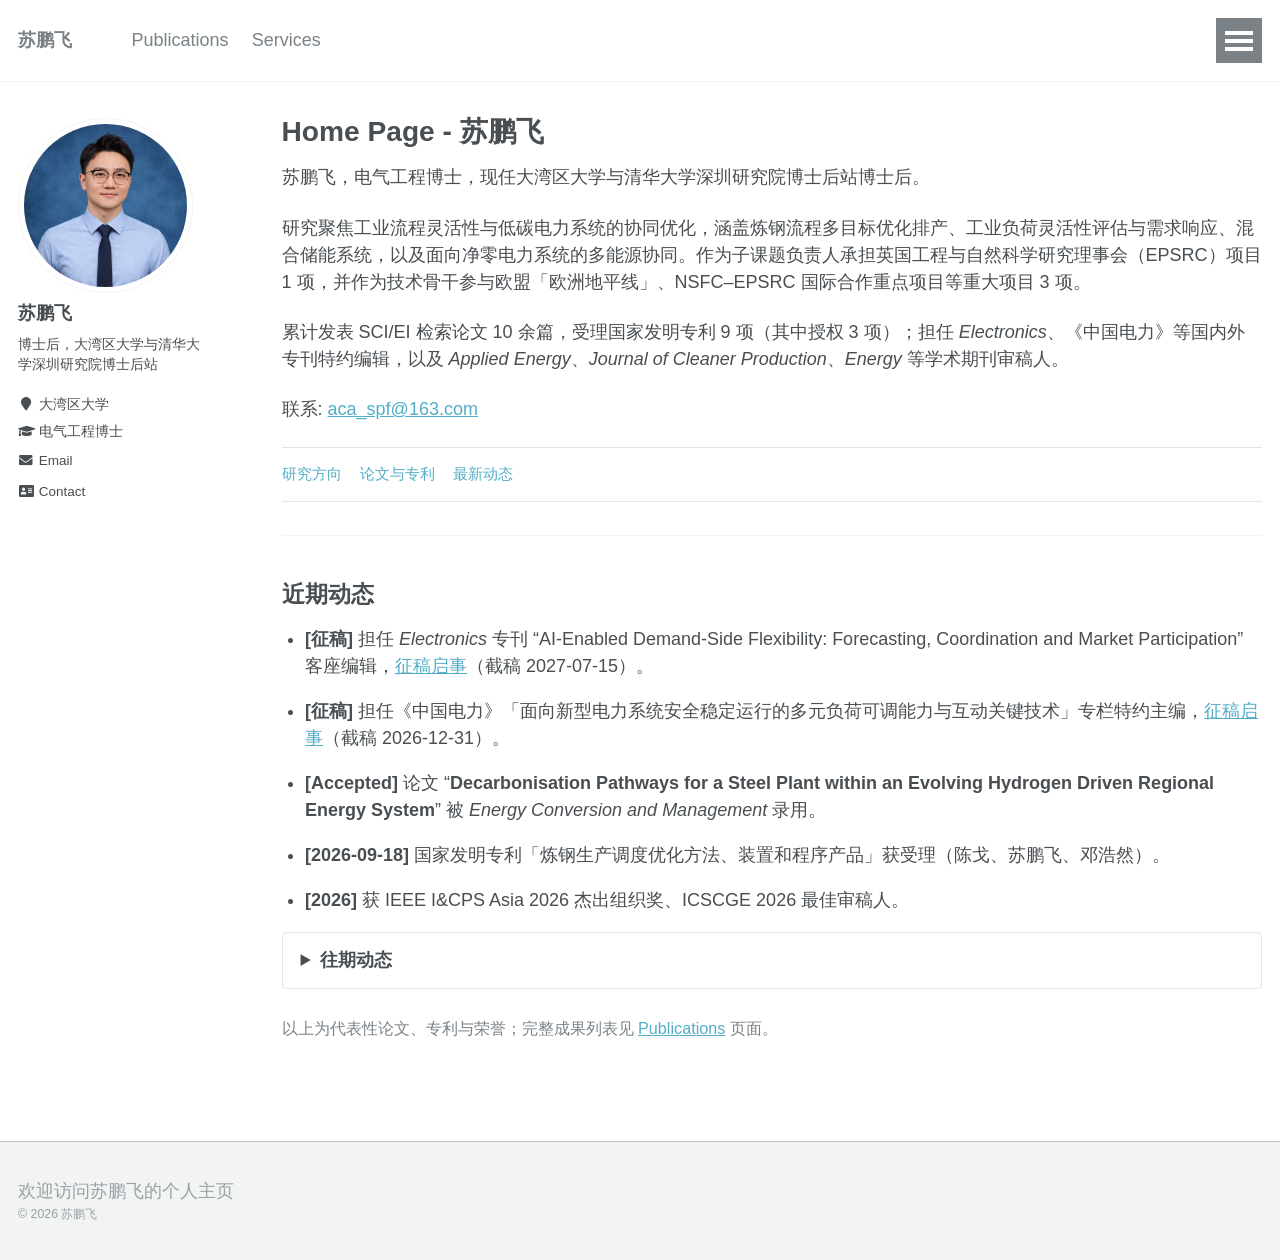
==== commit eb8f65dc: "Simplify homepage biography" ====
--- a/index.html
+++ b/index.html
@@ -72,7 +72,7 @@
 </div>
 <div class="archive organized-page" id="content" tabindex="-1">
   <h1 class="page__title">Home Page - 苏鹏飞</h1>
-  <p>苏鹏飞，电气工程博士，现任大湾区大学与清华大学深圳研究院博士后站博士后（2025.09 至今）。2021.03–2025.06 于英国卡迪夫大学攻读电气工程博士学位，导师为周越、吴建中、Meysam Qadrdan；此前获天津大学电气工程硕士学位、东北电力大学电气工程及其自动化学士学位，并曾任职于阳光电源股份有限公司。</p>
+  <p>苏鹏飞，电气工程博士，现任大湾区大学与清华大学深圳研究院博士后站博士后。</p>
   <p>研究聚焦工业流程灵活性与低碳电力系统的协同优化，涵盖炼钢流程多目标优化排产、工业负荷灵活性评估与需求响应、混合储能系统，以及面向净零电力系统的多能源协同。作为子课题负责人承担英国工程与自然科学研究理事会（EPSRC）项目 1 项，并作为技术骨干参与欧盟「欧洲地平线」、NSFC–EPSRC 国际合作重点项目等重大项目 3 项。</p>
   <p>累计发表 SCI/EI 检索论文 10 余篇，受理国家发明专利 9 项（其中授权 3 项）；担任 <em>Electronics</em>、《中国电力》等国内外专刊特约编辑，以及 <em>Applied Energy</em>、<em>Journal of Cleaner Production</em>、<em>Energy</em> 等学术期刊审稿人。</p>
   <p class="contact-line">联系: <a href="mailto:aca_spf@163.com" data-href="emailHref">aca_spf@163.com</a></p>
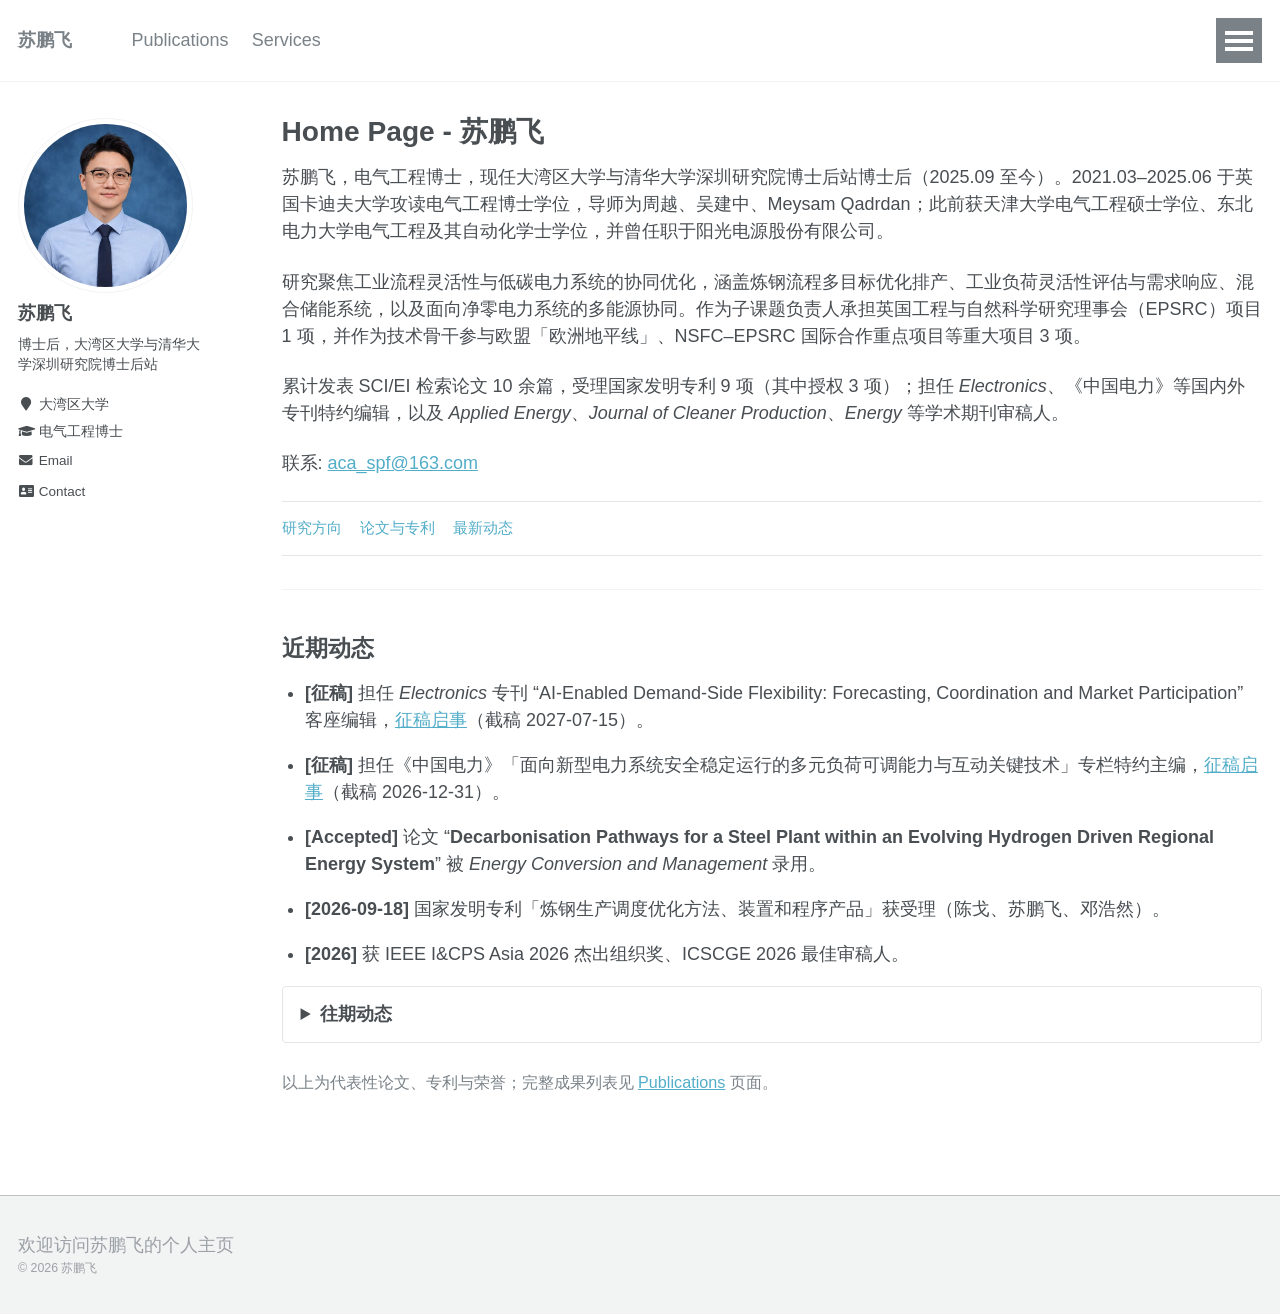
==== commit 915652f8: "Restore previous homepage biography" ====
--- a/index.html
+++ b/index.html
@@ -72,7 +72,7 @@
 </div>
 <div class="archive organized-page" id="content" tabindex="-1">
   <h1 class="page__title">Home Page - 苏鹏飞</h1>
-  <p>苏鹏飞，电气工程博士，现任大湾区大学与清华大学深圳研究院博士后站博士后。</p>
+  <p>苏鹏飞，电气工程博士，现任大湾区大学与清华大学深圳研究院博士后站博士后（2025.09 至今）。2021.03–2025.06 于英国卡迪夫大学攻读电气工程博士学位，导师为周越、吴建中、Meysam Qadrdan；此前获天津大学电气工程硕士学位、东北电力大学电气工程及其自动化学士学位，并曾任职于阳光电源股份有限公司。</p>
   <p>研究聚焦工业流程灵活性与低碳电力系统的协同优化，涵盖炼钢流程多目标优化排产、工业负荷灵活性评估与需求响应、混合储能系统，以及面向净零电力系统的多能源协同。作为子课题负责人承担英国工程与自然科学研究理事会（EPSRC）项目 1 项，并作为技术骨干参与欧盟「欧洲地平线」、NSFC–EPSRC 国际合作重点项目等重大项目 3 项。</p>
   <p>累计发表 SCI/EI 检索论文 10 余篇，受理国家发明专利 9 项（其中授权 3 项）；担任 <em>Electronics</em>、《中国电力》等国内外专刊特约编辑，以及 <em>Applied Energy</em>、<em>Journal of Cleaner Production</em>、<em>Energy</em> 等学术期刊审稿人。</p>
   <p class="contact-line">联系: <a href="mailto:aca_spf@163.com" data-href="emailHref">aca_spf@163.com</a></p>
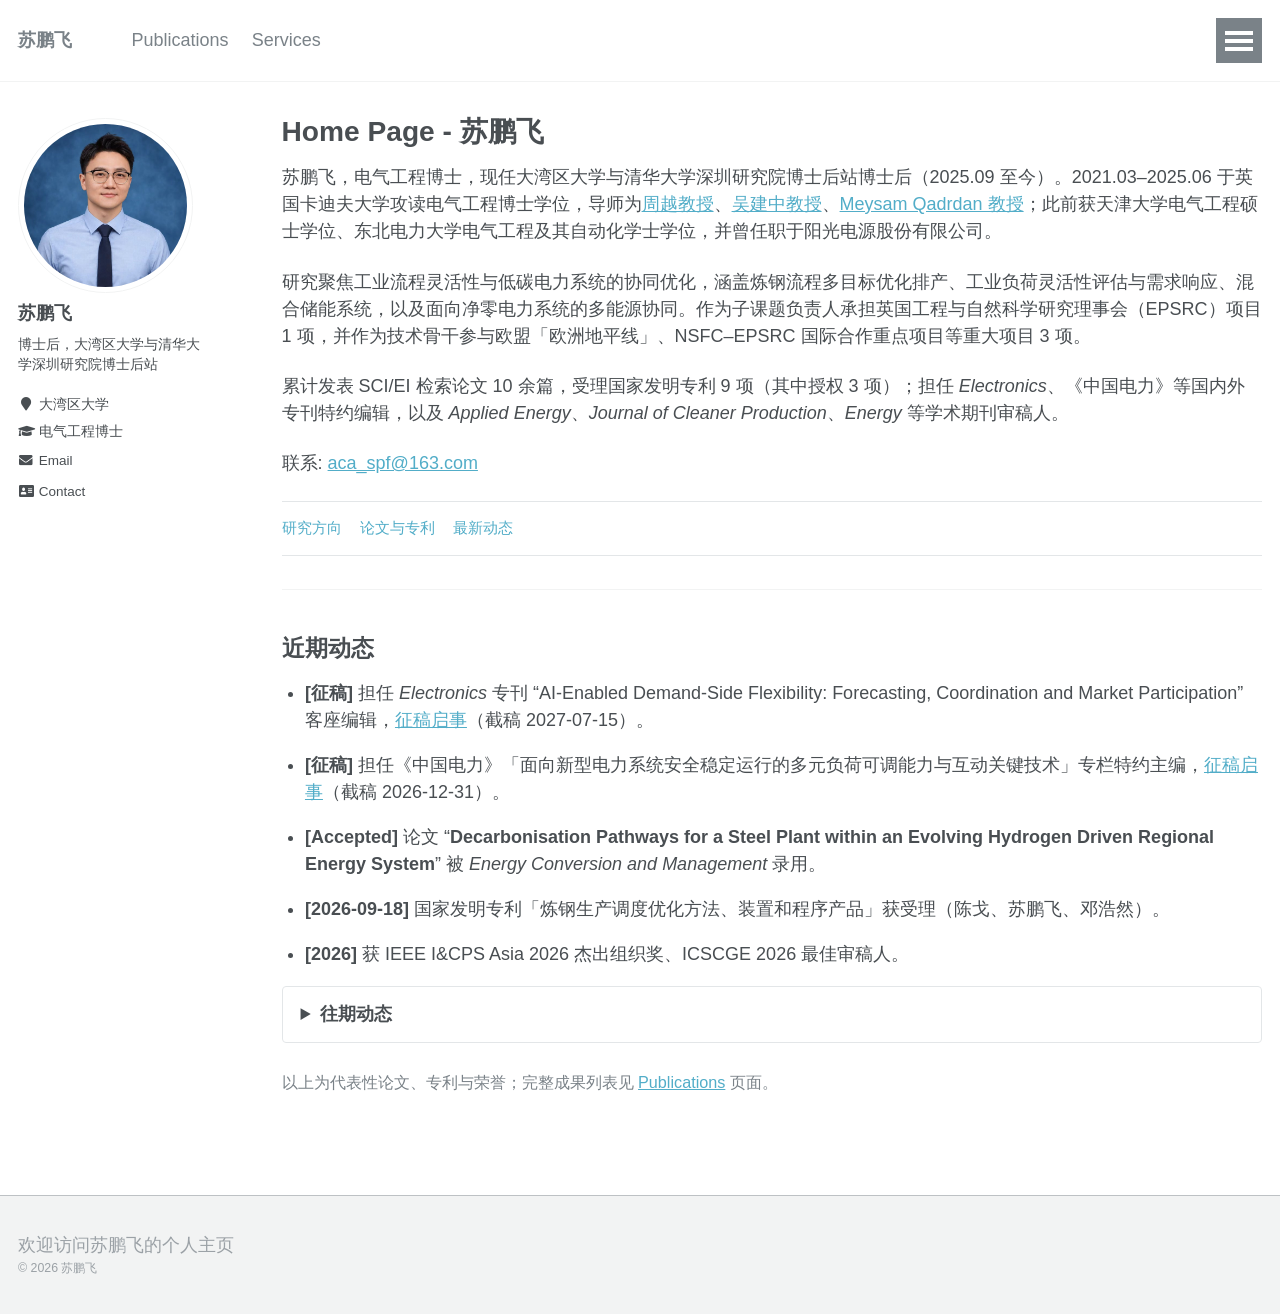
==== commit 4cde4df7: "Add supervisor titles and profile links to homepage" ====
--- a/index.html
+++ b/index.html
@@ -72,7 +72,7 @@
 </div>
 <div class="archive organized-page" id="content" tabindex="-1">
   <h1 class="page__title">Home Page - 苏鹏飞</h1>
-  <p>苏鹏飞，电气工程博士，现任大湾区大学与清华大学深圳研究院博士后站博士后（2025.09 至今）。2021.03–2025.06 于英国卡迪夫大学攻读电气工程博士学位，导师为周越、吴建中、Meysam Qadrdan；此前获天津大学电气工程硕士学位、东北电力大学电气工程及其自动化学士学位，并曾任职于阳光电源股份有限公司。</p>
+  <p>苏鹏飞，电气工程博士，现任大湾区大学与清华大学深圳研究院博士后站博士后（2025.09 至今）。2021.03–2025.06 于英国卡迪夫大学攻读电气工程博士学位，导师为<a href="https://seea.tju.edu.cn/info/1012/5022.htm">周越教授</a>、<a href="https://researchportal.bath.ac.uk/en/persons/jianzhong-wu/">吴建中教授</a>、<a href="https://profiles.cardiff.ac.uk/staff/qadrdanm">Meysam Qadrdan 教授</a>；此前获天津大学电气工程硕士学位、东北电力大学电气工程及其自动化学士学位，并曾任职于阳光电源股份有限公司。</p>
   <p>研究聚焦工业流程灵活性与低碳电力系统的协同优化，涵盖炼钢流程多目标优化排产、工业负荷灵活性评估与需求响应、混合储能系统，以及面向净零电力系统的多能源协同。作为子课题负责人承担英国工程与自然科学研究理事会（EPSRC）项目 1 项，并作为技术骨干参与欧盟「欧洲地平线」、NSFC–EPSRC 国际合作重点项目等重大项目 3 项。</p>
   <p>累计发表 SCI/EI 检索论文 10 余篇，受理国家发明专利 9 项（其中授权 3 项）；担任 <em>Electronics</em>、《中国电力》等国内外专刊特约编辑，以及 <em>Applied Energy</em>、<em>Journal of Cleaner Production</em>、<em>Energy</em> 等学术期刊审稿人。</p>
   <p class="contact-line">联系: <a href="mailto:aca_spf@163.com" data-href="emailHref">aca_spf@163.com</a></p>
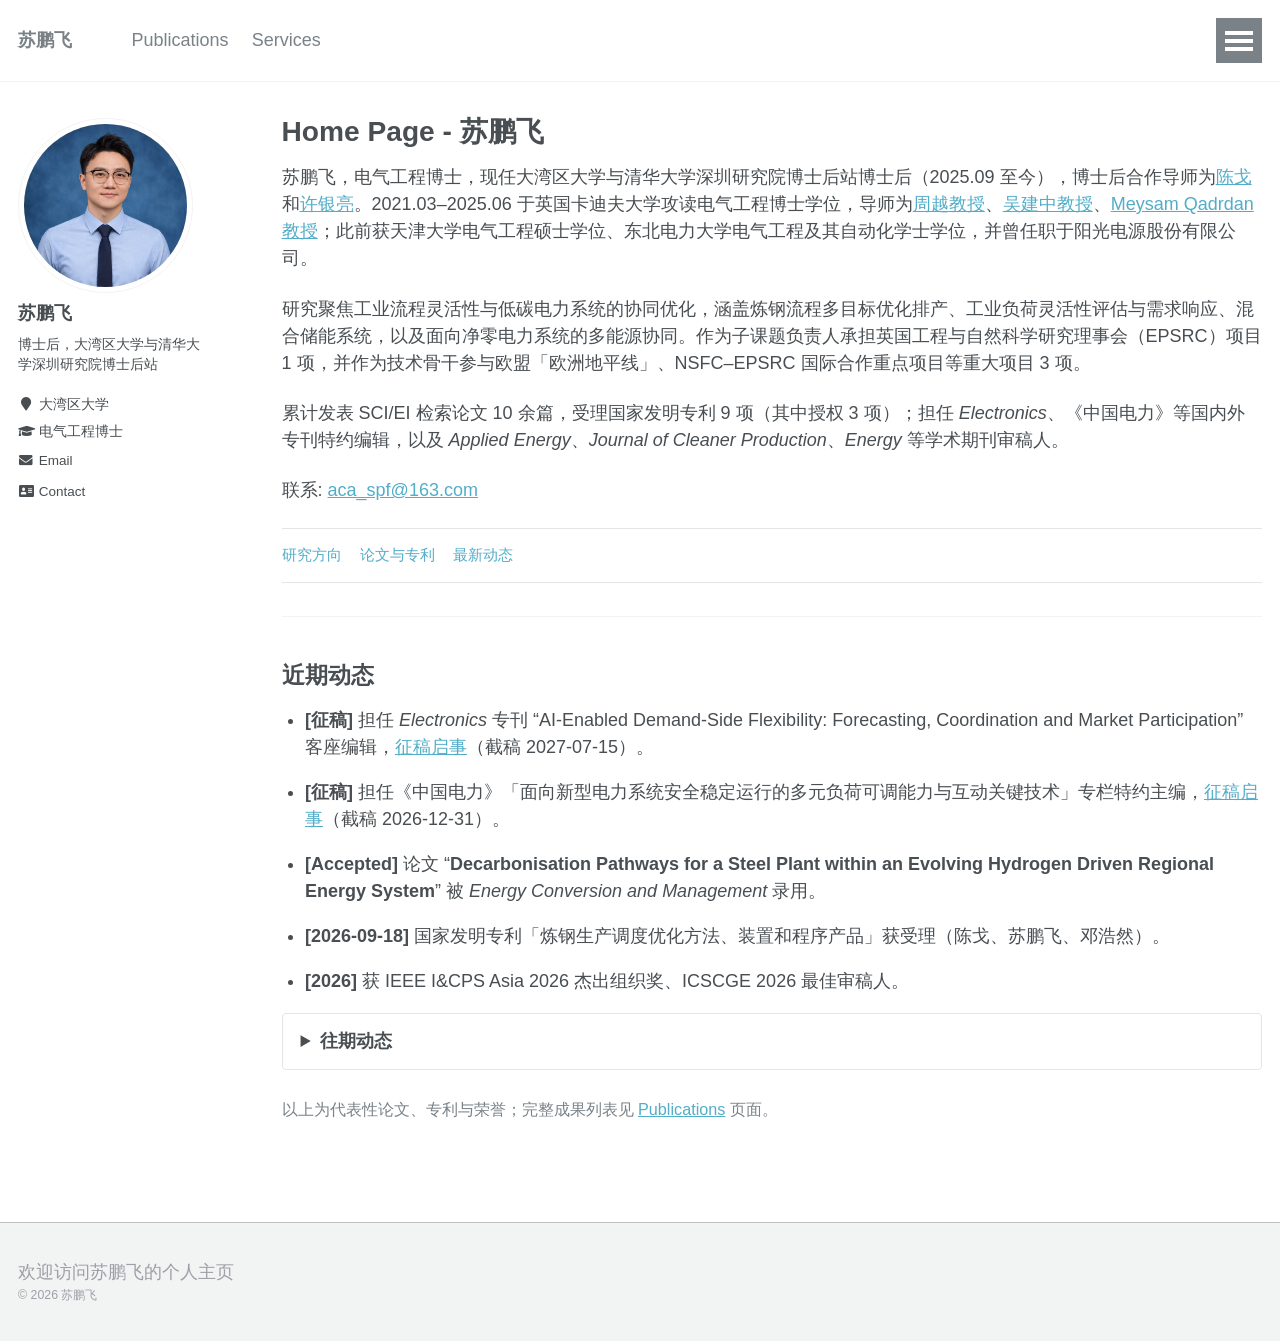
==== commit 448952a9: "Link postdoctoral mentors on homepage" ====
--- a/index.html
+++ b/index.html
@@ -72,7 +72,7 @@
 </div>
 <div class="archive organized-page" id="content" tabindex="-1">
   <h1 class="page__title">Home Page - 苏鹏飞</h1>
-  <p>苏鹏飞，电气工程博士，现任大湾区大学与清华大学深圳研究院博士后站博士后（2025.09 至今）。2021.03–2025.06 于英国卡迪夫大学攻读电气工程博士学位，导师为<a href="https://seea.tju.edu.cn/info/1012/5022.htm">周越教授</a>、<a href="https://researchportal.bath.ac.uk/en/persons/jianzhong-wu/">吴建中教授</a>、<a href="https://profiles.cardiff.ac.uk/staff/qadrdanm">Meysam Qadrdan 教授</a>；此前获天津大学电气工程硕士学位、东北电力大学电气工程及其自动化学士学位，并曾任职于阳光电源股份有限公司。</p>
+  <p>苏鹏飞，电气工程博士，现任大湾区大学与清华大学深圳研究院博士后站博士后（2025.09 至今），博士后合作导师为<a href="https://lelouchsola.github.io/ChenGe/">陈戈</a>和<a href="https://www.sigs.tsinghua.edu.cn/xyl/main.htm">许银亮</a>。2021.03–2025.06 于英国卡迪夫大学攻读电气工程博士学位，导师为<a href="https://seea.tju.edu.cn/info/1012/5022.htm">周越教授</a>、<a href="https://researchportal.bath.ac.uk/en/persons/jianzhong-wu/">吴建中教授</a>、<a href="https://profiles.cardiff.ac.uk/staff/qadrdanm">Meysam Qadrdan 教授</a>；此前获天津大学电气工程硕士学位、东北电力大学电气工程及其自动化学士学位，并曾任职于阳光电源股份有限公司。</p>
   <p>研究聚焦工业流程灵活性与低碳电力系统的协同优化，涵盖炼钢流程多目标优化排产、工业负荷灵活性评估与需求响应、混合储能系统，以及面向净零电力系统的多能源协同。作为子课题负责人承担英国工程与自然科学研究理事会（EPSRC）项目 1 项，并作为技术骨干参与欧盟「欧洲地平线」、NSFC–EPSRC 国际合作重点项目等重大项目 3 项。</p>
   <p>累计发表 SCI/EI 检索论文 10 余篇，受理国家发明专利 9 项（其中授权 3 项）；担任 <em>Electronics</em>、《中国电力》等国内外专刊特约编辑，以及 <em>Applied Energy</em>、<em>Journal of Cleaner Production</em>、<em>Energy</em> 等学术期刊审稿人。</p>
   <p class="contact-line">联系: <a href="mailto:aca_spf@163.com" data-href="emailHref">aca_spf@163.com</a></p>
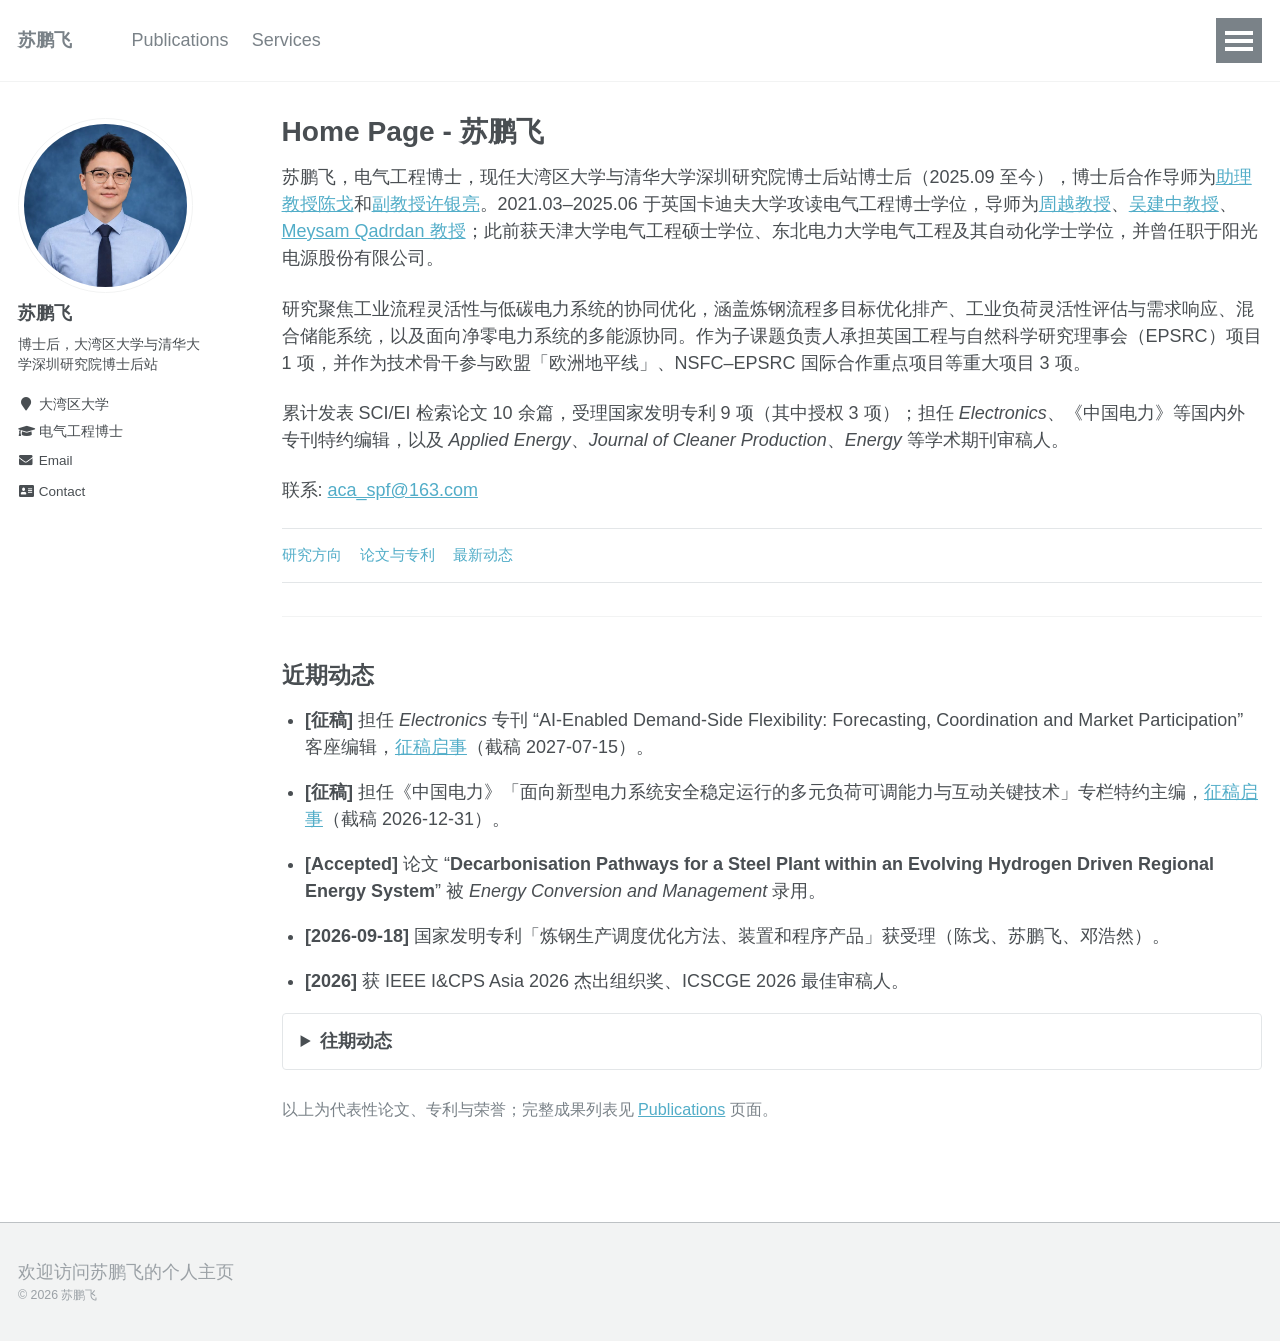
==== commit b6317af3: "Prefix postdoctoral mentor names with academic titles" ====
--- a/index.html
+++ b/index.html
@@ -72,7 +72,7 @@
 </div>
 <div class="archive organized-page" id="content" tabindex="-1">
   <h1 class="page__title">Home Page - 苏鹏飞</h1>
-  <p>苏鹏飞，电气工程博士，现任大湾区大学与清华大学深圳研究院博士后站博士后（2025.09 至今），博士后合作导师为<a href="https://lelouchsola.github.io/ChenGe/">陈戈</a>和<a href="https://www.sigs.tsinghua.edu.cn/xyl/main.htm">许银亮</a>。2021.03–2025.06 于英国卡迪夫大学攻读电气工程博士学位，导师为<a href="https://seea.tju.edu.cn/info/1012/5022.htm">周越教授</a>、<a href="https://researchportal.bath.ac.uk/en/persons/jianzhong-wu/">吴建中教授</a>、<a href="https://profiles.cardiff.ac.uk/staff/qadrdanm">Meysam Qadrdan 教授</a>；此前获天津大学电气工程硕士学位、东北电力大学电气工程及其自动化学士学位，并曾任职于阳光电源股份有限公司。</p>
+  <p>苏鹏飞，电气工程博士，现任大湾区大学与清华大学深圳研究院博士后站博士后（2025.09 至今），博士后合作导师为<a href="https://lelouchsola.github.io/ChenGe/">助理教授陈戈</a>和<a href="https://www.sigs.tsinghua.edu.cn/xyl/main.htm">副教授许银亮</a>。2021.03–2025.06 于英国卡迪夫大学攻读电气工程博士学位，导师为<a href="https://seea.tju.edu.cn/info/1012/5022.htm">周越教授</a>、<a href="https://researchportal.bath.ac.uk/en/persons/jianzhong-wu/">吴建中教授</a>、<a href="https://profiles.cardiff.ac.uk/staff/qadrdanm">Meysam Qadrdan 教授</a>；此前获天津大学电气工程硕士学位、东北电力大学电气工程及其自动化学士学位，并曾任职于阳光电源股份有限公司。</p>
   <p>研究聚焦工业流程灵活性与低碳电力系统的协同优化，涵盖炼钢流程多目标优化排产、工业负荷灵活性评估与需求响应、混合储能系统，以及面向净零电力系统的多能源协同。作为子课题负责人承担英国工程与自然科学研究理事会（EPSRC）项目 1 项，并作为技术骨干参与欧盟「欧洲地平线」、NSFC–EPSRC 国际合作重点项目等重大项目 3 项。</p>
   <p>累计发表 SCI/EI 检索论文 10 余篇，受理国家发明专利 9 项（其中授权 3 项）；担任 <em>Electronics</em>、《中国电力》等国内外专刊特约编辑，以及 <em>Applied Energy</em>、<em>Journal of Cleaner Production</em>、<em>Energy</em> 等学术期刊审稿人。</p>
   <p class="contact-line">联系: <a href="mailto:aca_spf@163.com" data-href="emailHref">aca_spf@163.com</a></p>
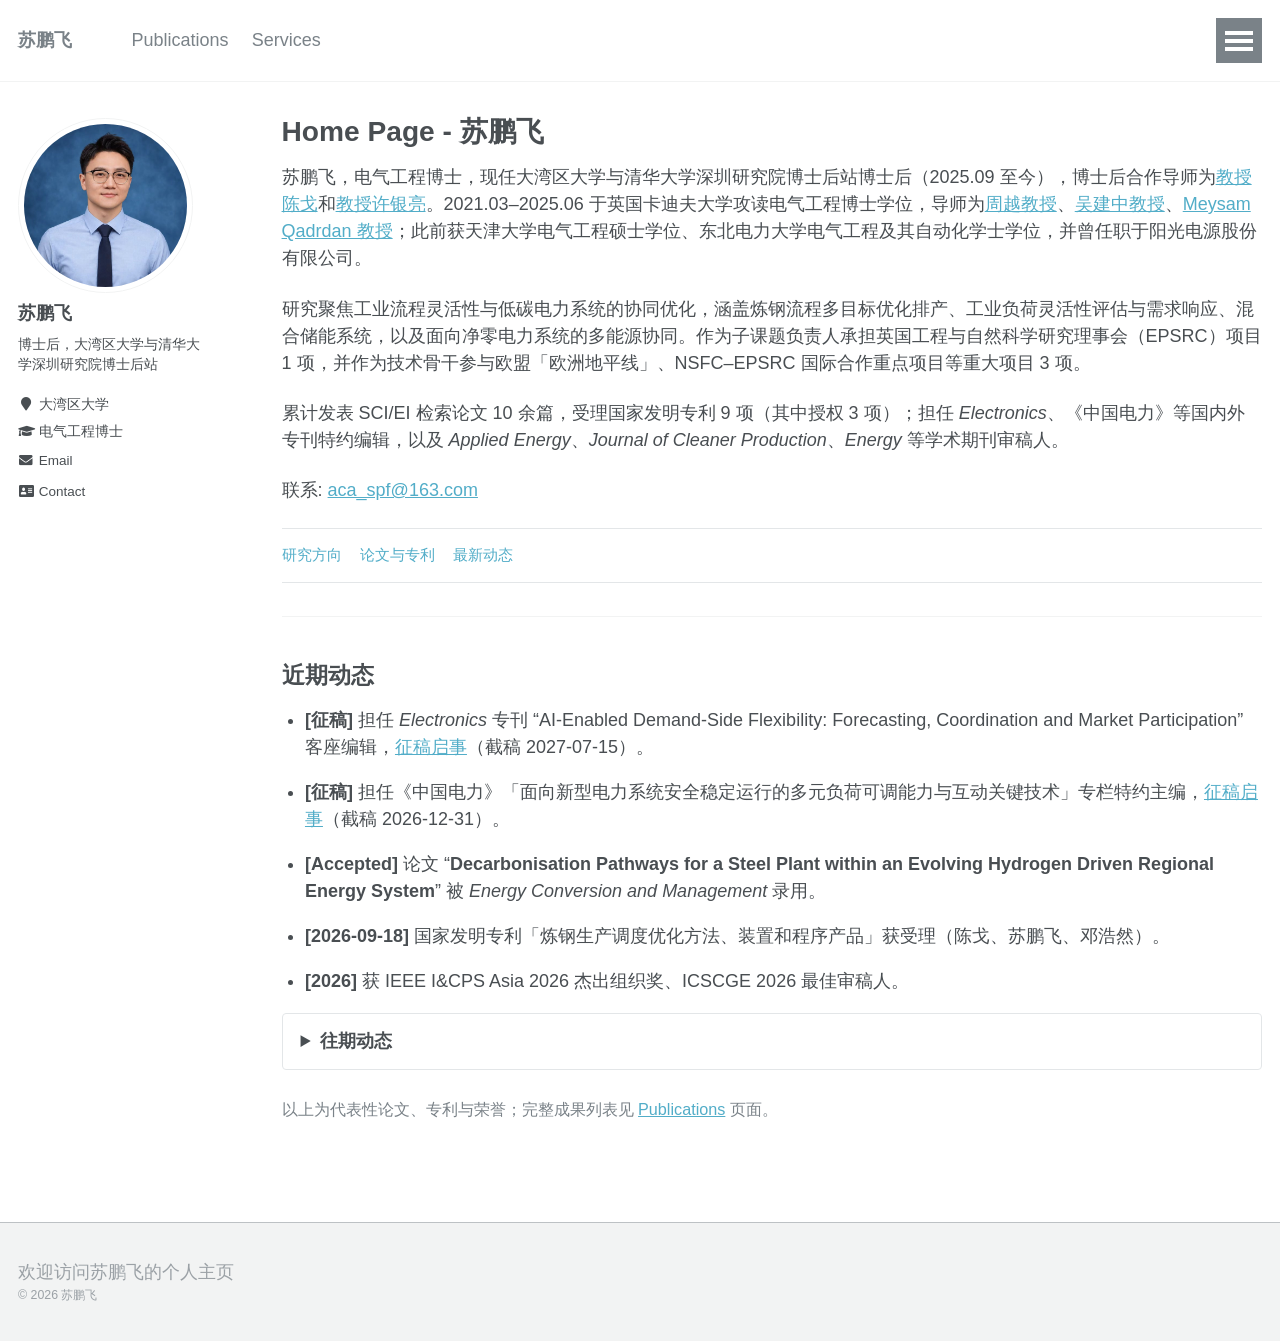
==== commit 2431aba3: "Use consistent honorifics for postdoctoral mentors" ====
--- a/index.html
+++ b/index.html
@@ -72,7 +72,7 @@
 </div>
 <div class="archive organized-page" id="content" tabindex="-1">
   <h1 class="page__title">Home Page - 苏鹏飞</h1>
-  <p>苏鹏飞，电气工程博士，现任大湾区大学与清华大学深圳研究院博士后站博士后（2025.09 至今），博士后合作导师为<a href="https://lelouchsola.github.io/ChenGe/">助理教授陈戈</a>和<a href="https://www.sigs.tsinghua.edu.cn/xyl/main.htm">副教授许银亮</a>。2021.03–2025.06 于英国卡迪夫大学攻读电气工程博士学位，导师为<a href="https://seea.tju.edu.cn/info/1012/5022.htm">周越教授</a>、<a href="https://researchportal.bath.ac.uk/en/persons/jianzhong-wu/">吴建中教授</a>、<a href="https://profiles.cardiff.ac.uk/staff/qadrdanm">Meysam Qadrdan 教授</a>；此前获天津大学电气工程硕士学位、东北电力大学电气工程及其自动化学士学位，并曾任职于阳光电源股份有限公司。</p>
+  <p>苏鹏飞，电气工程博士，现任大湾区大学与清华大学深圳研究院博士后站博士后（2025.09 至今），博士后合作导师为<a href="https://lelouchsola.github.io/ChenGe/">教授陈戈</a>和<a href="https://www.sigs.tsinghua.edu.cn/xyl/main.htm">教授许银亮</a>。2021.03–2025.06 于英国卡迪夫大学攻读电气工程博士学位，导师为<a href="https://seea.tju.edu.cn/info/1012/5022.htm">周越教授</a>、<a href="https://researchportal.bath.ac.uk/en/persons/jianzhong-wu/">吴建中教授</a>、<a href="https://profiles.cardiff.ac.uk/staff/qadrdanm">Meysam Qadrdan 教授</a>；此前获天津大学电气工程硕士学位、东北电力大学电气工程及其自动化学士学位，并曾任职于阳光电源股份有限公司。</p>
   <p>研究聚焦工业流程灵活性与低碳电力系统的协同优化，涵盖炼钢流程多目标优化排产、工业负荷灵活性评估与需求响应、混合储能系统，以及面向净零电力系统的多能源协同。作为子课题负责人承担英国工程与自然科学研究理事会（EPSRC）项目 1 项，并作为技术骨干参与欧盟「欧洲地平线」、NSFC–EPSRC 国际合作重点项目等重大项目 3 项。</p>
   <p>累计发表 SCI/EI 检索论文 10 余篇，受理国家发明专利 9 项（其中授权 3 项）；担任 <em>Electronics</em>、《中国电力》等国内外专刊特约编辑，以及 <em>Applied Energy</em>、<em>Journal of Cleaner Production</em>、<em>Energy</em> 等学术期刊审稿人。</p>
   <p class="contact-line">联系: <a href="mailto:aca_spf@163.com" data-href="emailHref">aca_spf@163.com</a></p>
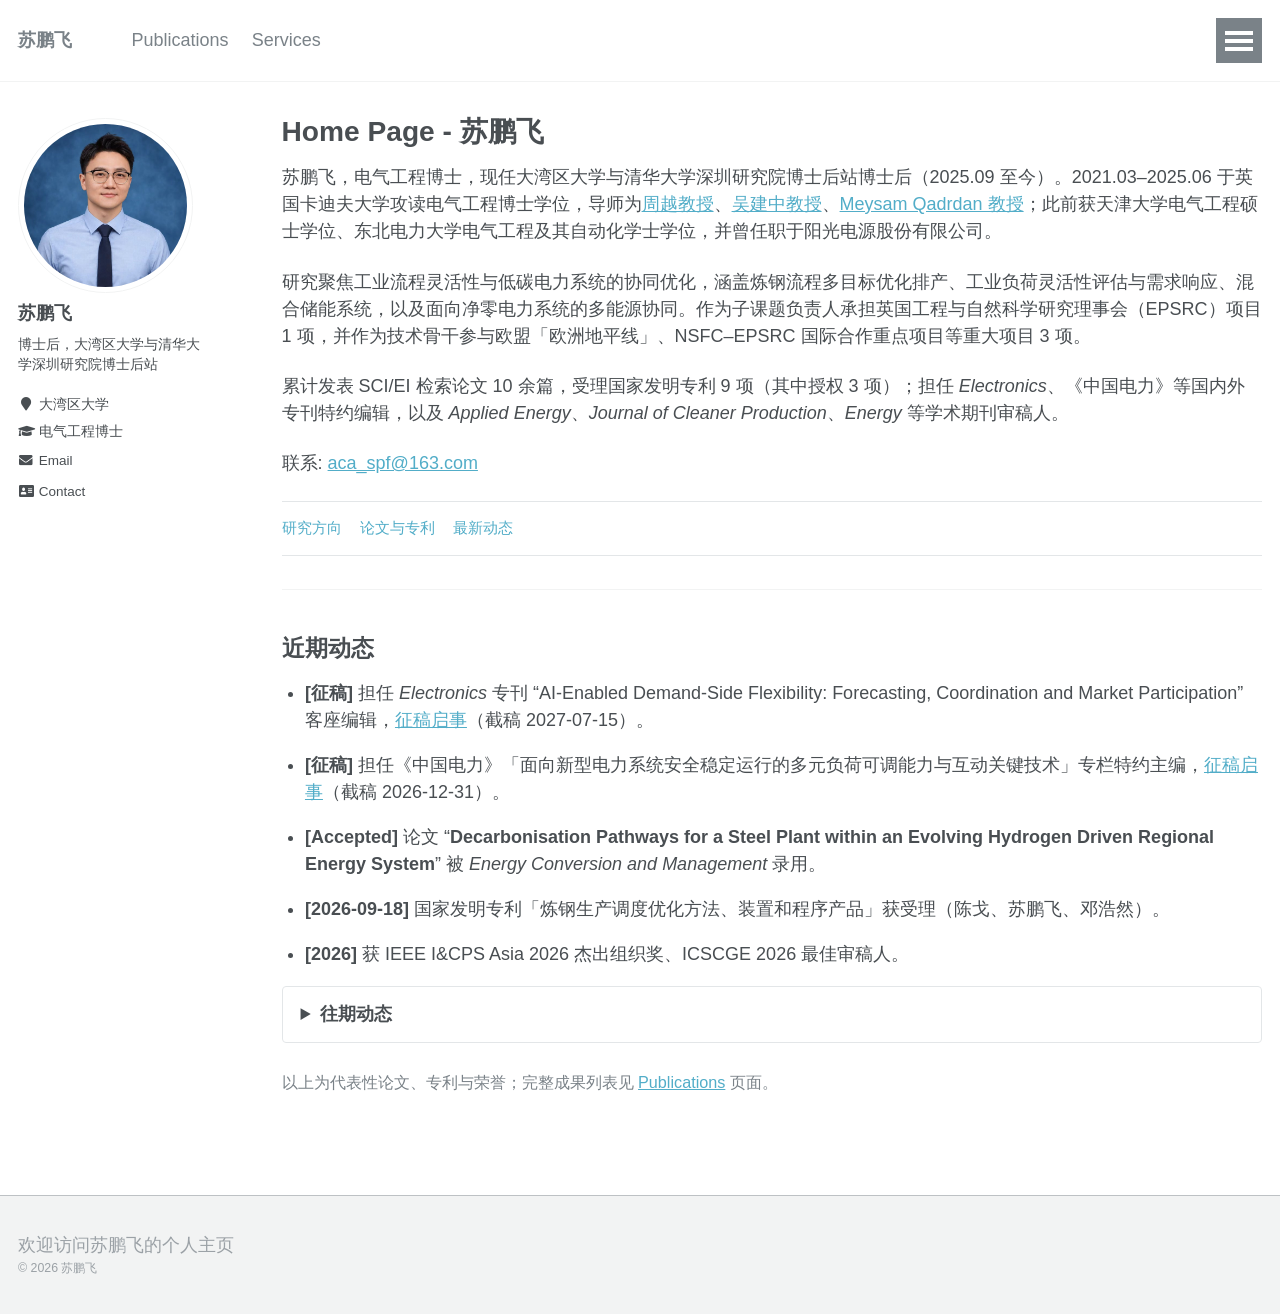
==== commit e40a74be: "Remove postdoctoral mentor clause from homepages" ====
--- a/index.html
+++ b/index.html
@@ -72,7 +72,7 @@
 </div>
 <div class="archive organized-page" id="content" tabindex="-1">
   <h1 class="page__title">Home Page - 苏鹏飞</h1>
-  <p>苏鹏飞，电气工程博士，现任大湾区大学与清华大学深圳研究院博士后站博士后（2025.09 至今），博士后合作导师为<a href="https://lelouchsola.github.io/ChenGe/">教授陈戈</a>和<a href="https://www.sigs.tsinghua.edu.cn/xyl/main.htm">教授许银亮</a>。2021.03–2025.06 于英国卡迪夫大学攻读电气工程博士学位，导师为<a href="https://seea.tju.edu.cn/info/1012/5022.htm">周越教授</a>、<a href="https://researchportal.bath.ac.uk/en/persons/jianzhong-wu/">吴建中教授</a>、<a href="https://profiles.cardiff.ac.uk/staff/qadrdanm">Meysam Qadrdan 教授</a>；此前获天津大学电气工程硕士学位、东北电力大学电气工程及其自动化学士学位，并曾任职于阳光电源股份有限公司。</p>
+  <p>苏鹏飞，电气工程博士，现任大湾区大学与清华大学深圳研究院博士后站博士后（2025.09 至今）。2021.03–2025.06 于英国卡迪夫大学攻读电气工程博士学位，导师为<a href="https://seea.tju.edu.cn/info/1012/5022.htm">周越教授</a>、<a href="https://researchportal.bath.ac.uk/en/persons/jianzhong-wu/">吴建中教授</a>、<a href="https://profiles.cardiff.ac.uk/staff/qadrdanm">Meysam Qadrdan 教授</a>；此前获天津大学电气工程硕士学位、东北电力大学电气工程及其自动化学士学位，并曾任职于阳光电源股份有限公司。</p>
   <p>研究聚焦工业流程灵活性与低碳电力系统的协同优化，涵盖炼钢流程多目标优化排产、工业负荷灵活性评估与需求响应、混合储能系统，以及面向净零电力系统的多能源协同。作为子课题负责人承担英国工程与自然科学研究理事会（EPSRC）项目 1 项，并作为技术骨干参与欧盟「欧洲地平线」、NSFC–EPSRC 国际合作重点项目等重大项目 3 项。</p>
   <p>累计发表 SCI/EI 检索论文 10 余篇，受理国家发明专利 9 项（其中授权 3 项）；担任 <em>Electronics</em>、《中国电力》等国内外专刊特约编辑，以及 <em>Applied Energy</em>、<em>Journal of Cleaner Production</em>、<em>Energy</em> 等学术期刊审稿人。</p>
   <p class="contact-line">联系: <a href="mailto:aca_spf@163.com" data-href="emailHref">aca_spf@163.com</a></p>
